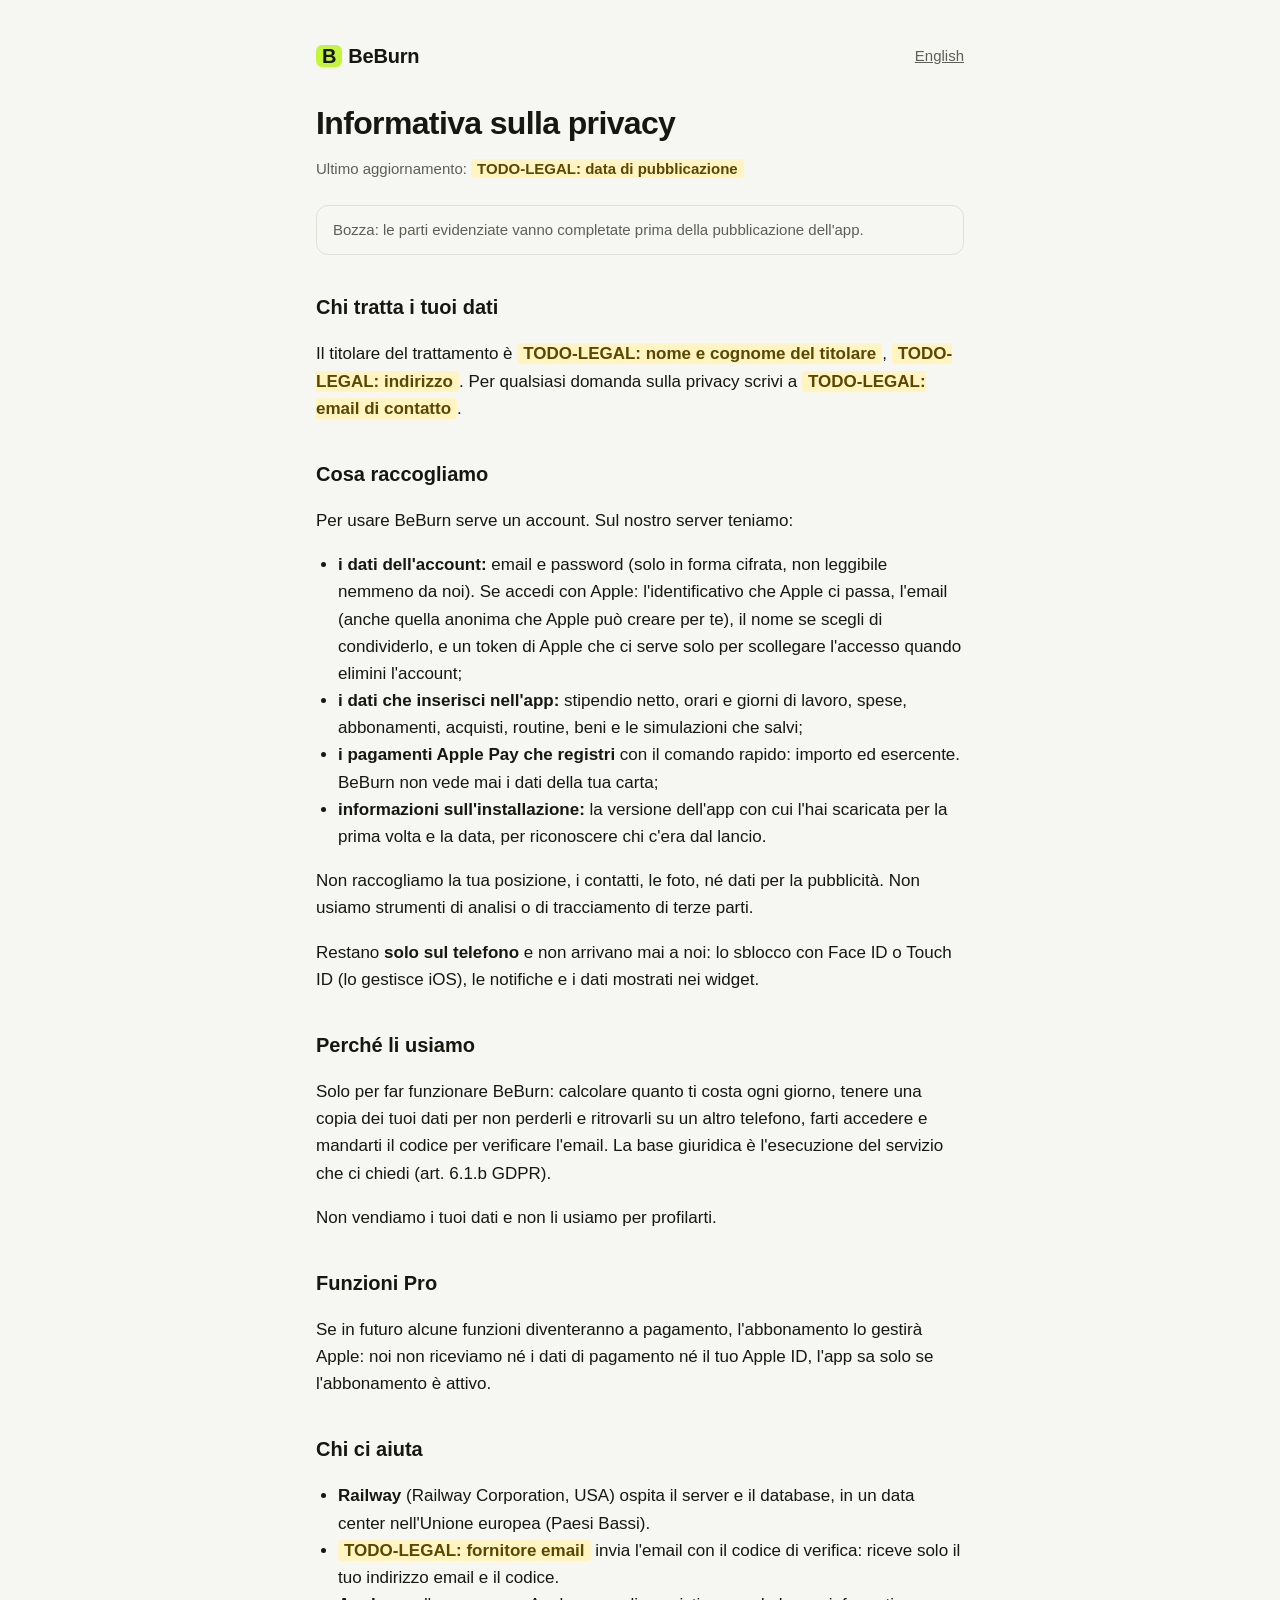
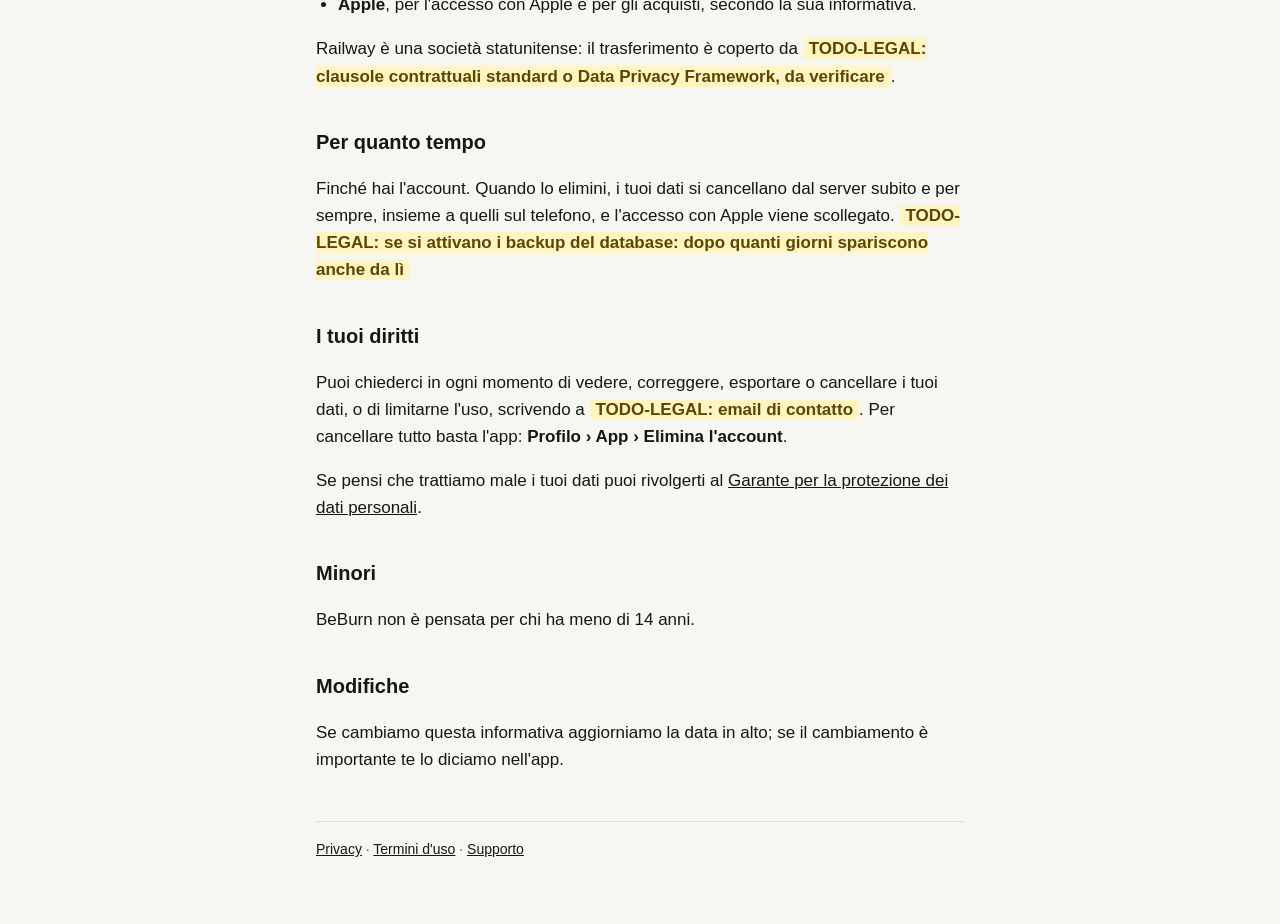
==== privacy/index.html @ 9bebd741 "Pagine legali di BeBurn: privacy, termini e supporto, in italiano e inglese Bozza: le parti TODO-LEG" ====
<!doctype html>
<html lang="it">
<head>
<meta charset="utf-8">
<meta name="viewport" content="width=device-width, initial-scale=1">
<title>Privacy · BeBurn</title>
<meta name="description" content="Informativa sulla privacy di BeBurn.">
<link rel="stylesheet" href="../style.css">
</head>
<body>
<main>
<header>
<a class="brand" href="../"><span>B</span>BeBurn</a>
<a class="lang" href="en/" hreflang="en">English</a>
</header>
<h1>Informativa sulla privacy</h1>
<p class="updated">Ultimo aggiornamento: <span class="todo">TODO-LEGAL: data di pubblicazione</span></p>
<p class="draft">Bozza: le parti evidenziate vanno completate prima della pubblicazione dell'app.</p>
<h2>Chi tratta i tuoi dati</h2>
<p>Il titolare del trattamento è <span class="todo">TODO-LEGAL: nome e cognome del titolare</span>, <span class="todo">TODO-LEGAL: indirizzo</span>. Per qualsiasi domanda sulla privacy scrivi a <span class="todo">TODO-LEGAL: email di contatto</span>.</p>
<h2>Cosa raccogliamo</h2>
<p>Per usare BeBurn serve un account. Sul nostro server teniamo:</p>
<ul>
<li><strong>i dati dell'account:</strong> email e password (solo in forma cifrata, non leggibile nemmeno da noi). Se accedi con Apple: l'identificativo che Apple ci passa, l'email (anche quella anonima che Apple può creare per te), il nome se scegli di condividerlo, e un token di Apple che ci serve solo per scollegare l'accesso quando elimini l'account;</li>
<li><strong>i dati che inserisci nell'app:</strong> stipendio netto, orari e giorni di lavoro, spese, abbonamenti, acquisti, routine, beni e le simulazioni che salvi;</li>
<li><strong>i pagamenti Apple Pay che registri</strong> con il comando rapido: importo ed esercente. BeBurn non vede mai i dati della tua carta;</li>
<li><strong>informazioni sull'installazione:</strong> la versione dell'app con cui l'hai scaricata per la prima volta e la data, per riconoscere chi c'era dal lancio.</li>
</ul>
<p>Non raccogliamo la tua posizione, i contatti, le foto, né dati per la pubblicità. Non usiamo strumenti di analisi o di tracciamento di terze parti.</p>
<p>Restano <strong>solo sul telefono</strong> e non arrivano mai a noi: lo sblocco con Face ID o Touch ID (lo gestisce iOS), le notifiche e i dati mostrati nei widget.</p>
<h2>Perché li usiamo</h2>
<p>Solo per far funzionare BeBurn: calcolare quanto ti costa ogni giorno, tenere una copia dei tuoi dati per non perderli e ritrovarli su un altro telefono, farti accedere e mandarti il codice per verificare l'email. La base giuridica è l'esecuzione del servizio che ci chiedi (art. 6.1.b GDPR).</p>
<p>Non vendiamo i tuoi dati e non li usiamo per profilarti.</p>
<h2>Funzioni Pro</h2>
<p>Se in futuro alcune funzioni diventeranno a pagamento, l'abbonamento lo gestirà Apple: noi non riceviamo né i dati di pagamento né il tuo Apple ID, l'app sa solo se l'abbonamento è attivo.</p>
<h2>Chi ci aiuta</h2>
<ul>
<li><strong>Railway</strong> (Railway Corporation, USA) ospita il server e il database, in un data center nell'Unione europea (Paesi Bassi).</li>
<li><strong><span class="todo">TODO-LEGAL: fornitore email</span></strong> invia l'email con il codice di verifica: riceve solo il tuo indirizzo email e il codice.</li>
<li><strong>Apple</strong>, per l'accesso con Apple e per gli acquisti, secondo la sua informativa.</li>
</ul>
<p>Railway è una società statunitense: il trasferimento è coperto da <span class="todo">TODO-LEGAL: clausole contrattuali standard o Data Privacy Framework, da verificare</span>.</p>
<h2>Per quanto tempo</h2>
<p>Finché hai l'account. Quando lo elimini, i tuoi dati si cancellano dal server subito e per sempre, insieme a quelli sul telefono, e l'accesso con Apple viene scollegato. <span class="todo">TODO-LEGAL: se si attivano i backup del database: dopo quanti giorni spariscono anche da lì</span></p>
<h2>I tuoi diritti</h2>
<p>Puoi chiederci in ogni momento di vedere, correggere, esportare o cancellare i tuoi dati, o di limitarne l'uso, scrivendo a <span class="todo">TODO-LEGAL: email di contatto</span>. Per cancellare tutto basta l'app: <strong>Profilo › App › Elimina l'account</strong>.</p>
<p>Se pensi che trattiamo male i tuoi dati puoi rivolgerti al <a href="https://www.garanteprivacy.it">Garante per la protezione dei dati personali</a>.</p>
<h2>Minori</h2>
<p>BeBurn non è pensata per chi ha meno di 14 anni.</p>
<h2>Modifiche</h2>
<p>Se cambiamo questa informativa aggiorniamo la data in alto; se il cambiamento è importante te lo diciamo nell'app.</p>
<footer><a href="../privacy/">Privacy</a> · <a href="../termini/">Termini d'uso</a> · <a href="../supporto/">Supporto</a></footer>
</main>
</body>
</html>
---- style.css ----
:root {
  --bg: #f6f7f2; --text: #16170f; --muted: #5d5f55; --line: #dfe1d6;
  --accent: #16170f; --mark: #c4f53d; --todo-bg: #fff4c2; --todo-text: #5a4700;
}
@media (prefers-color-scheme: dark) {
  :root:not([data-theme="light"]) {
    --bg: #111210; --text: #f2f3ec; --muted: #a5a79c; --line: #2a2c25;
    --accent: #c4f53d; --mark: #c4f53d; --todo-bg: #3a3310; --todo-text: #ffe68a;
  }
}
* { box-sizing: border-box; }
html { -webkit-text-size-adjust: 100%; }
body {
  margin: 0; background: var(--bg); color: var(--text);
  font: 17px/1.6 -apple-system, BlinkMacSystemFont, "Segoe UI", Roboto, sans-serif;
}
main { max-width: 680px; margin: 0 auto; padding: 40px 16px 64px; }
header { display: flex; align-items: center; justify-content: space-between; gap: 12px; margin-bottom: 32px; }
.brand { font-weight: 800; font-size: 20px; letter-spacing: -0.01em; color: var(--text); text-decoration: none; }
.brand span { background: var(--mark); color: #16170f; padding: 0 6px; border-radius: 6px; margin-right: 6px; }
nav a, .lang { color: var(--muted); font-size: 15px; }
h1 { font-size: 32px; line-height: 1.2; margin: 0 0 8px; letter-spacing: -0.02em; }
h2 { font-size: 20px; margin: 36px 0 8px; }
p, li { color: var(--text); }
.updated { color: var(--muted); font-size: 15px; margin-bottom: 24px; }
a { color: var(--accent); }
ul { padding-left: 22px; }
.todo { background: var(--todo-bg); color: var(--todo-text); padding: 1px 6px; border-radius: 4px; font-weight: 600; }
.draft { border: 1px solid var(--line); border-radius: 12px; padding: 12px 16px; color: var(--muted); font-size: 15px; }
footer { margin-top: 48px; padding-top: 16px; border-top: 1px solid var(--line); color: var(--muted); font-size: 14px; }
.links { display: grid; gap: 12px; margin-top: 24px; }
.links a { display: block; padding: 16px; border: 1px solid var(--line); border-radius: 12px; text-decoration: none; color: var(--text); font-weight: 600; }
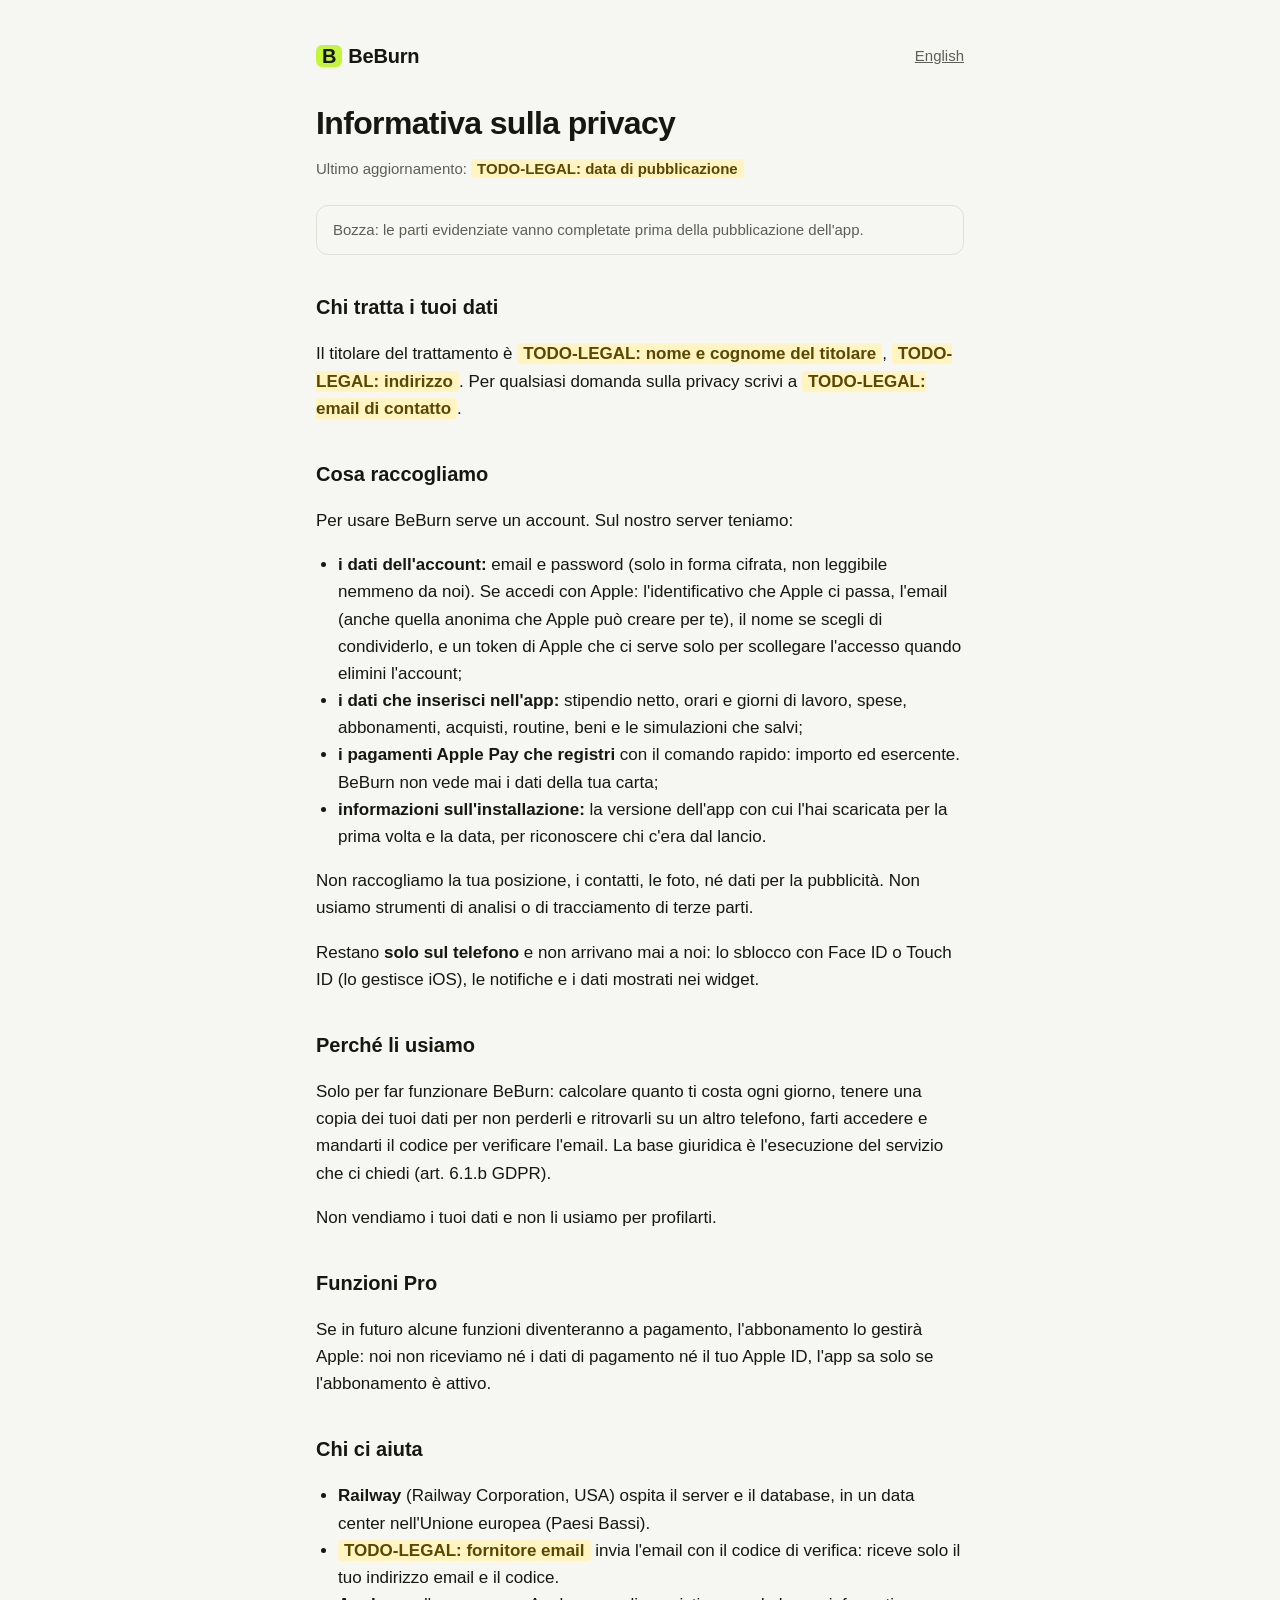
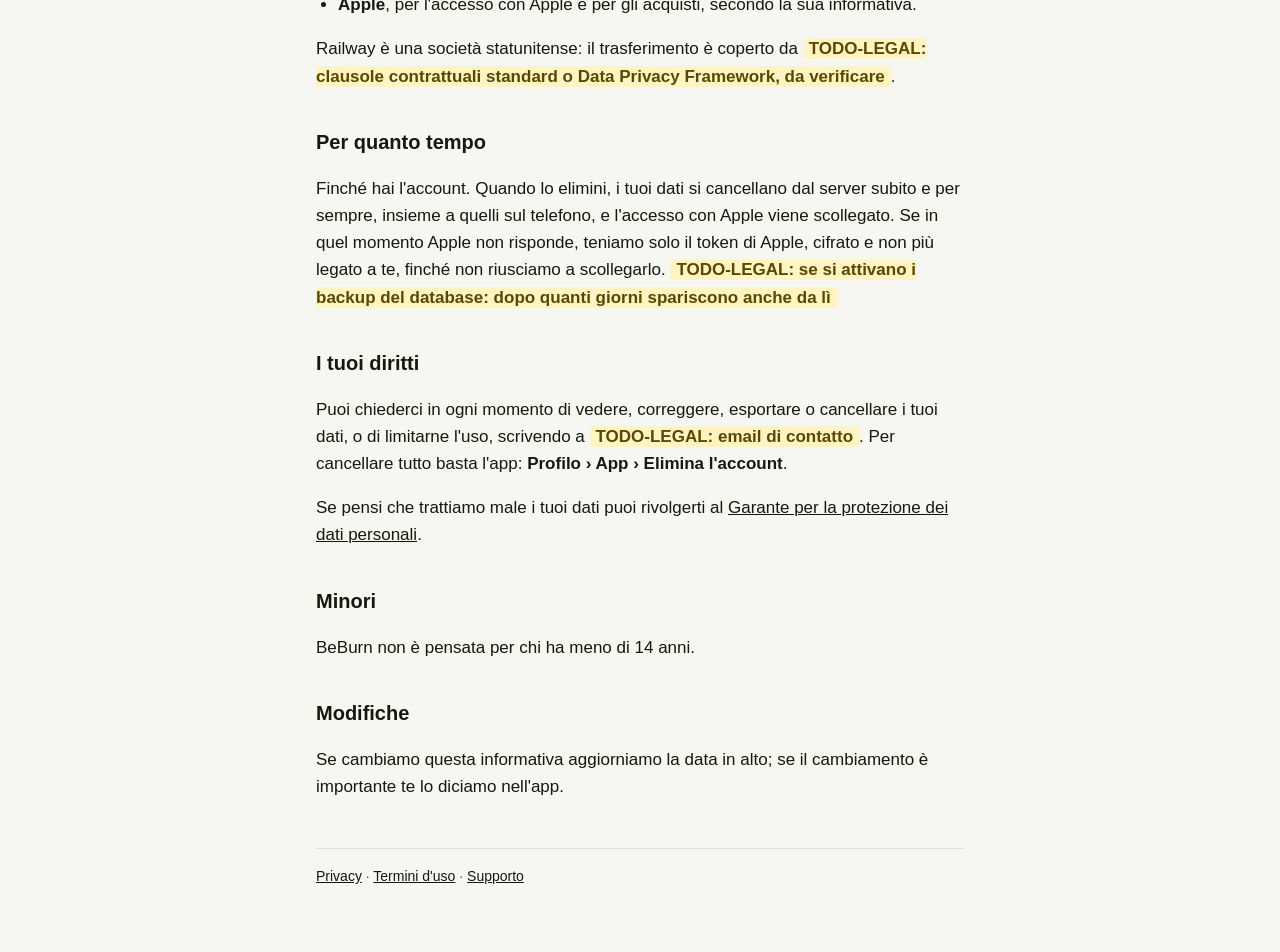
==== commit dafc3017: "Privacy: se Apple non risponde alla cancellazione, resta solo il suo token cifrato finche' non si sc" ====
--- a/privacy/index.html
+++ b/privacy/index.html
@@ -41,7 +41,7 @@
 </ul>
 <p>Railway è una società statunitense: il trasferimento è coperto da <span class="todo">TODO-LEGAL: clausole contrattuali standard o Data Privacy Framework, da verificare</span>.</p>
 <h2>Per quanto tempo</h2>
-<p>Finché hai l'account. Quando lo elimini, i tuoi dati si cancellano dal server subito e per sempre, insieme a quelli sul telefono, e l'accesso con Apple viene scollegato. <span class="todo">TODO-LEGAL: se si attivano i backup del database: dopo quanti giorni spariscono anche da lì</span></p>
+<p>Finché hai l'account. Quando lo elimini, i tuoi dati si cancellano dal server subito e per sempre, insieme a quelli sul telefono, e l'accesso con Apple viene scollegato. Se in quel momento Apple non risponde, teniamo solo il token di Apple, cifrato e non più legato a te, finché non riusciamo a scollegarlo. <span class="todo">TODO-LEGAL: se si attivano i backup del database: dopo quanti giorni spariscono anche da lì</span></p>
 <h2>I tuoi diritti</h2>
 <p>Puoi chiederci in ogni momento di vedere, correggere, esportare o cancellare i tuoi dati, o di limitarne l'uso, scrivendo a <span class="todo">TODO-LEGAL: email di contatto</span>. Per cancellare tutto basta l'app: <strong>Profilo › App › Elimina l'account</strong>.</p>
 <p>Se pensi che trattiamo male i tuoi dati puoi rivolgerti al <a href="https://www.garanteprivacy.it">Garante per la protezione dei dati personali</a>.</p>
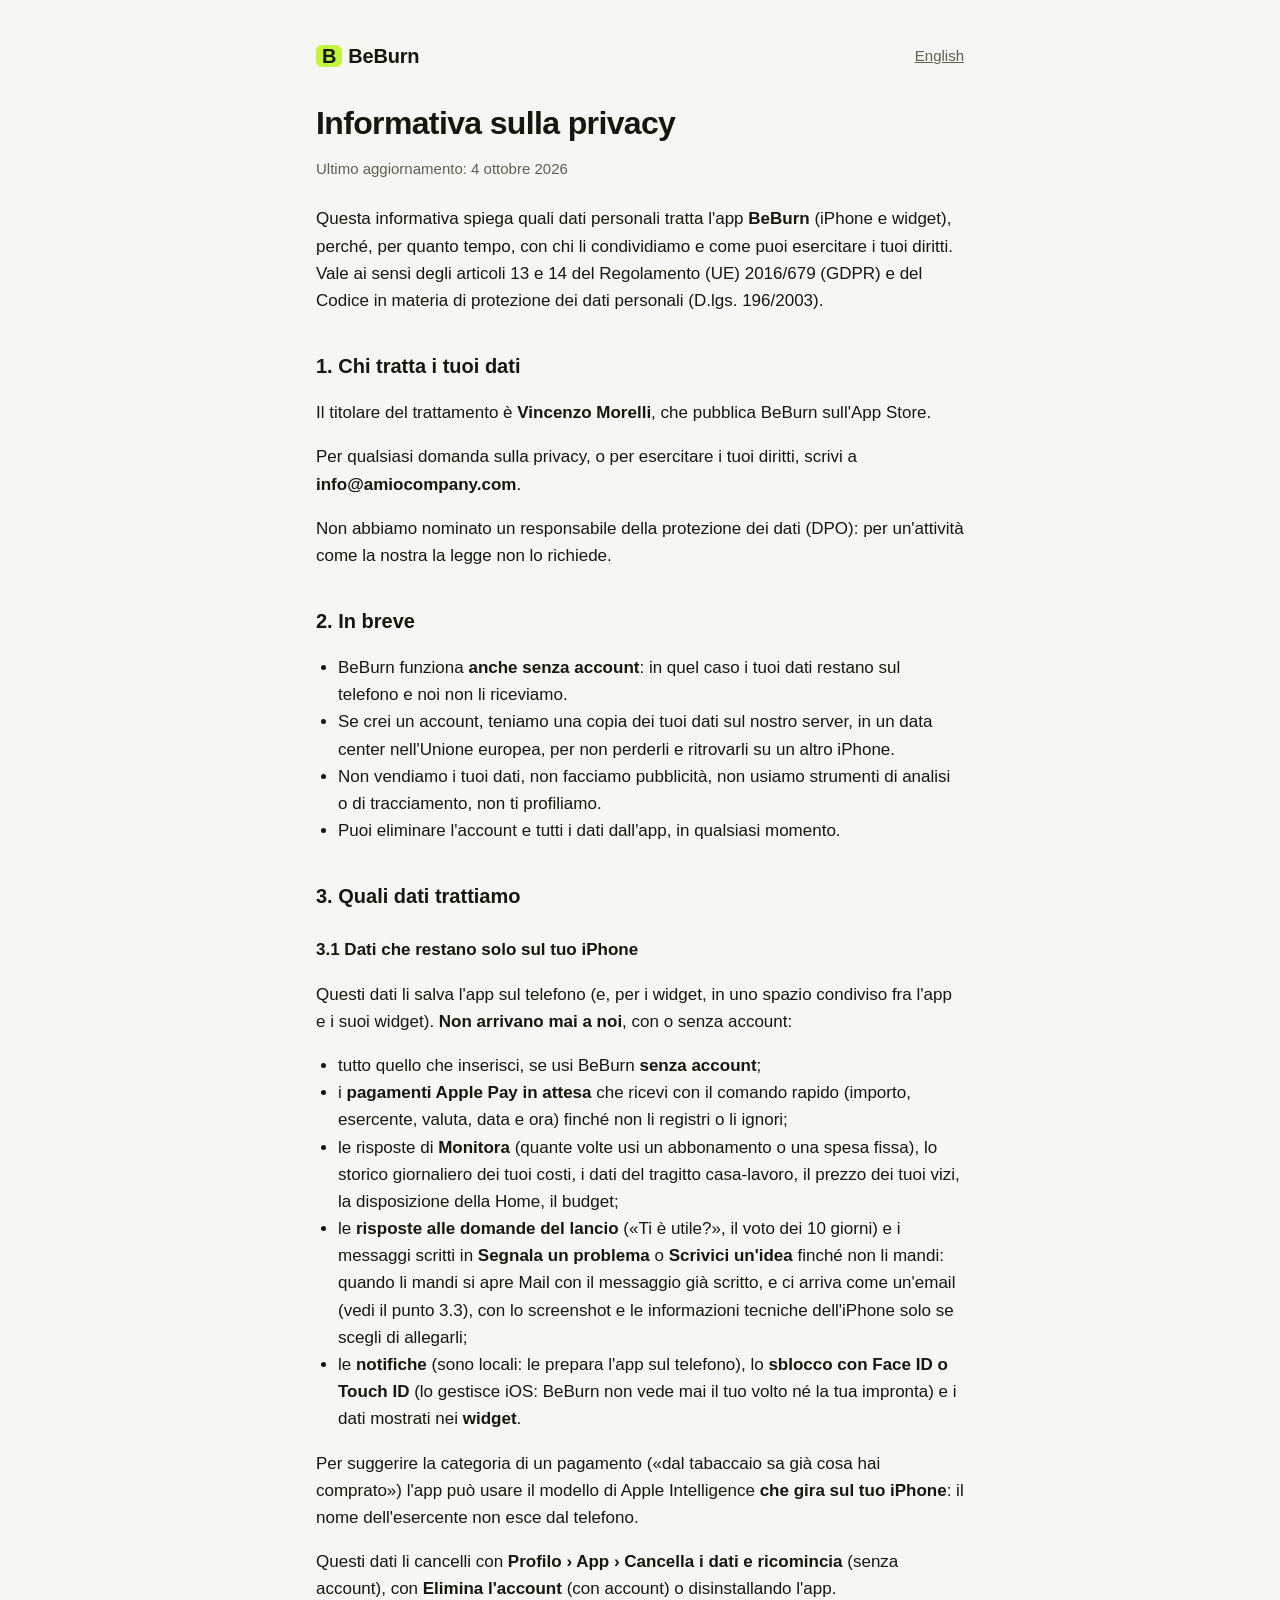
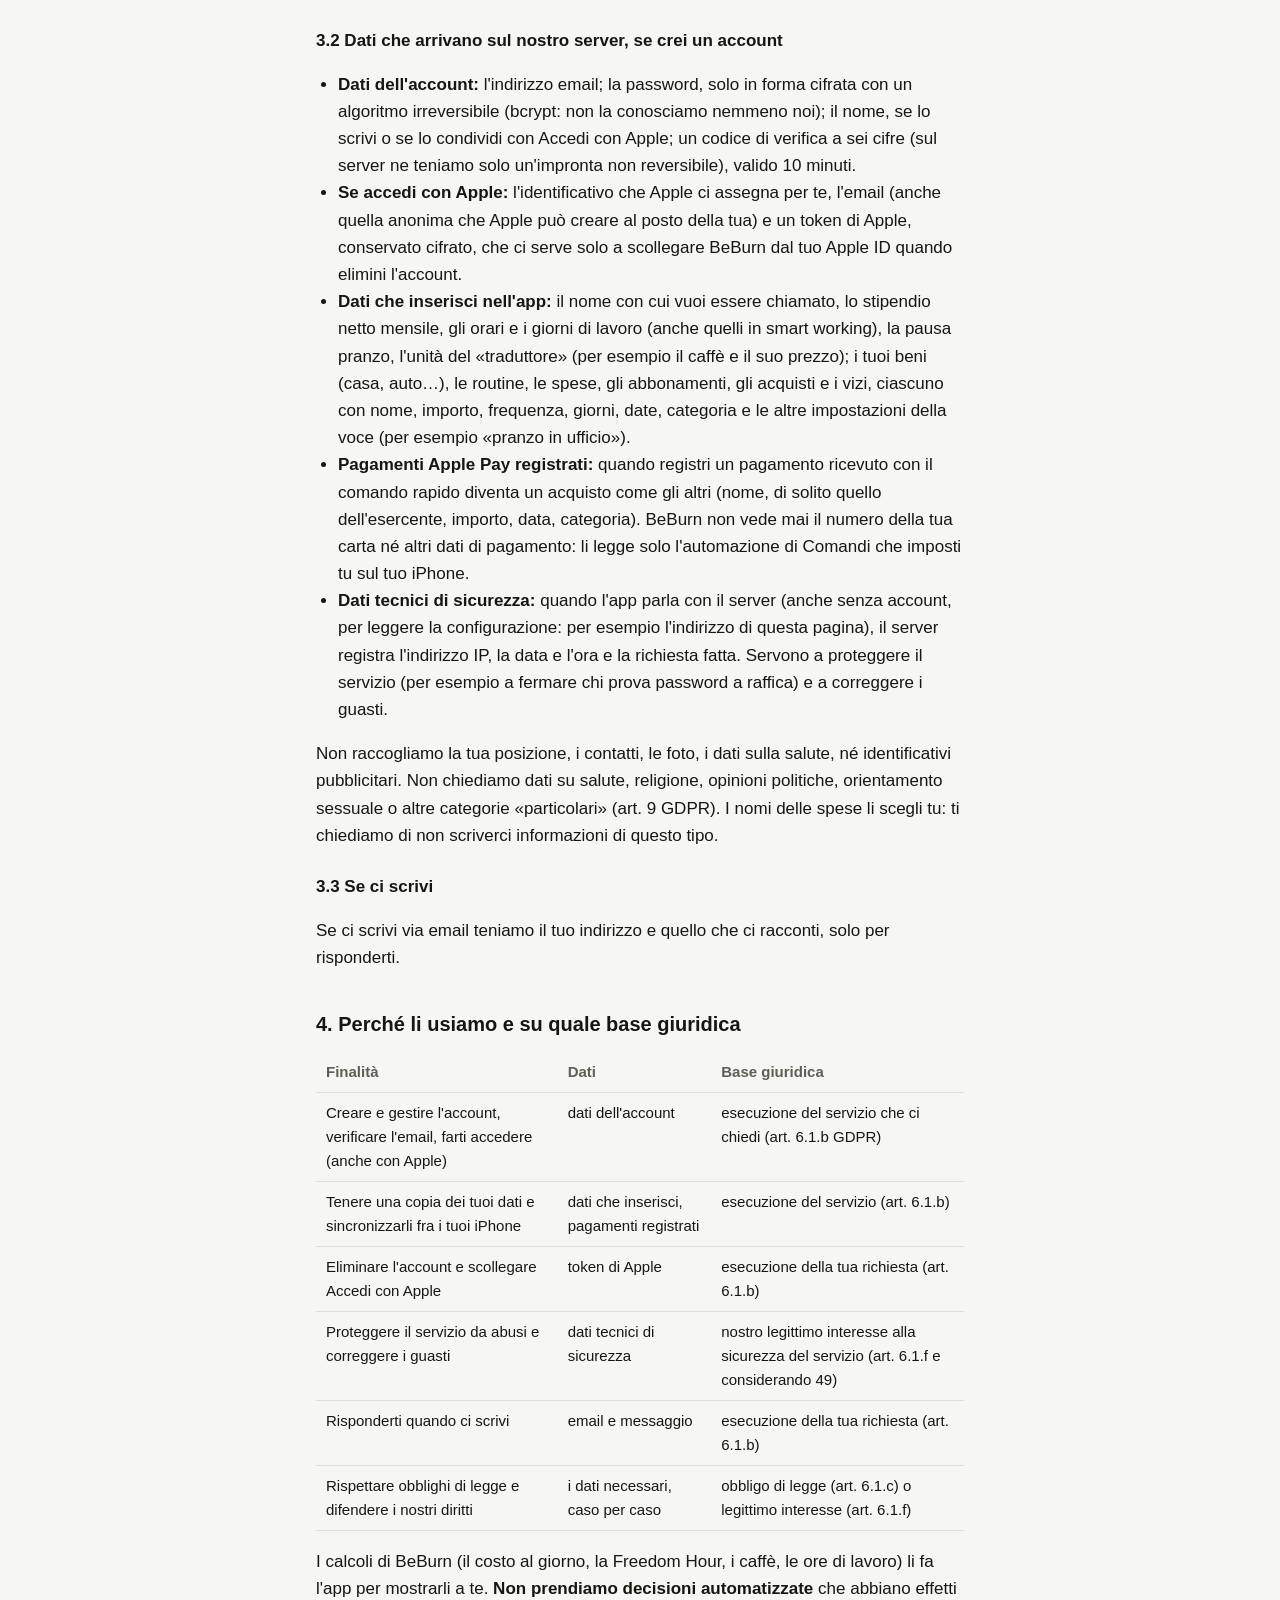
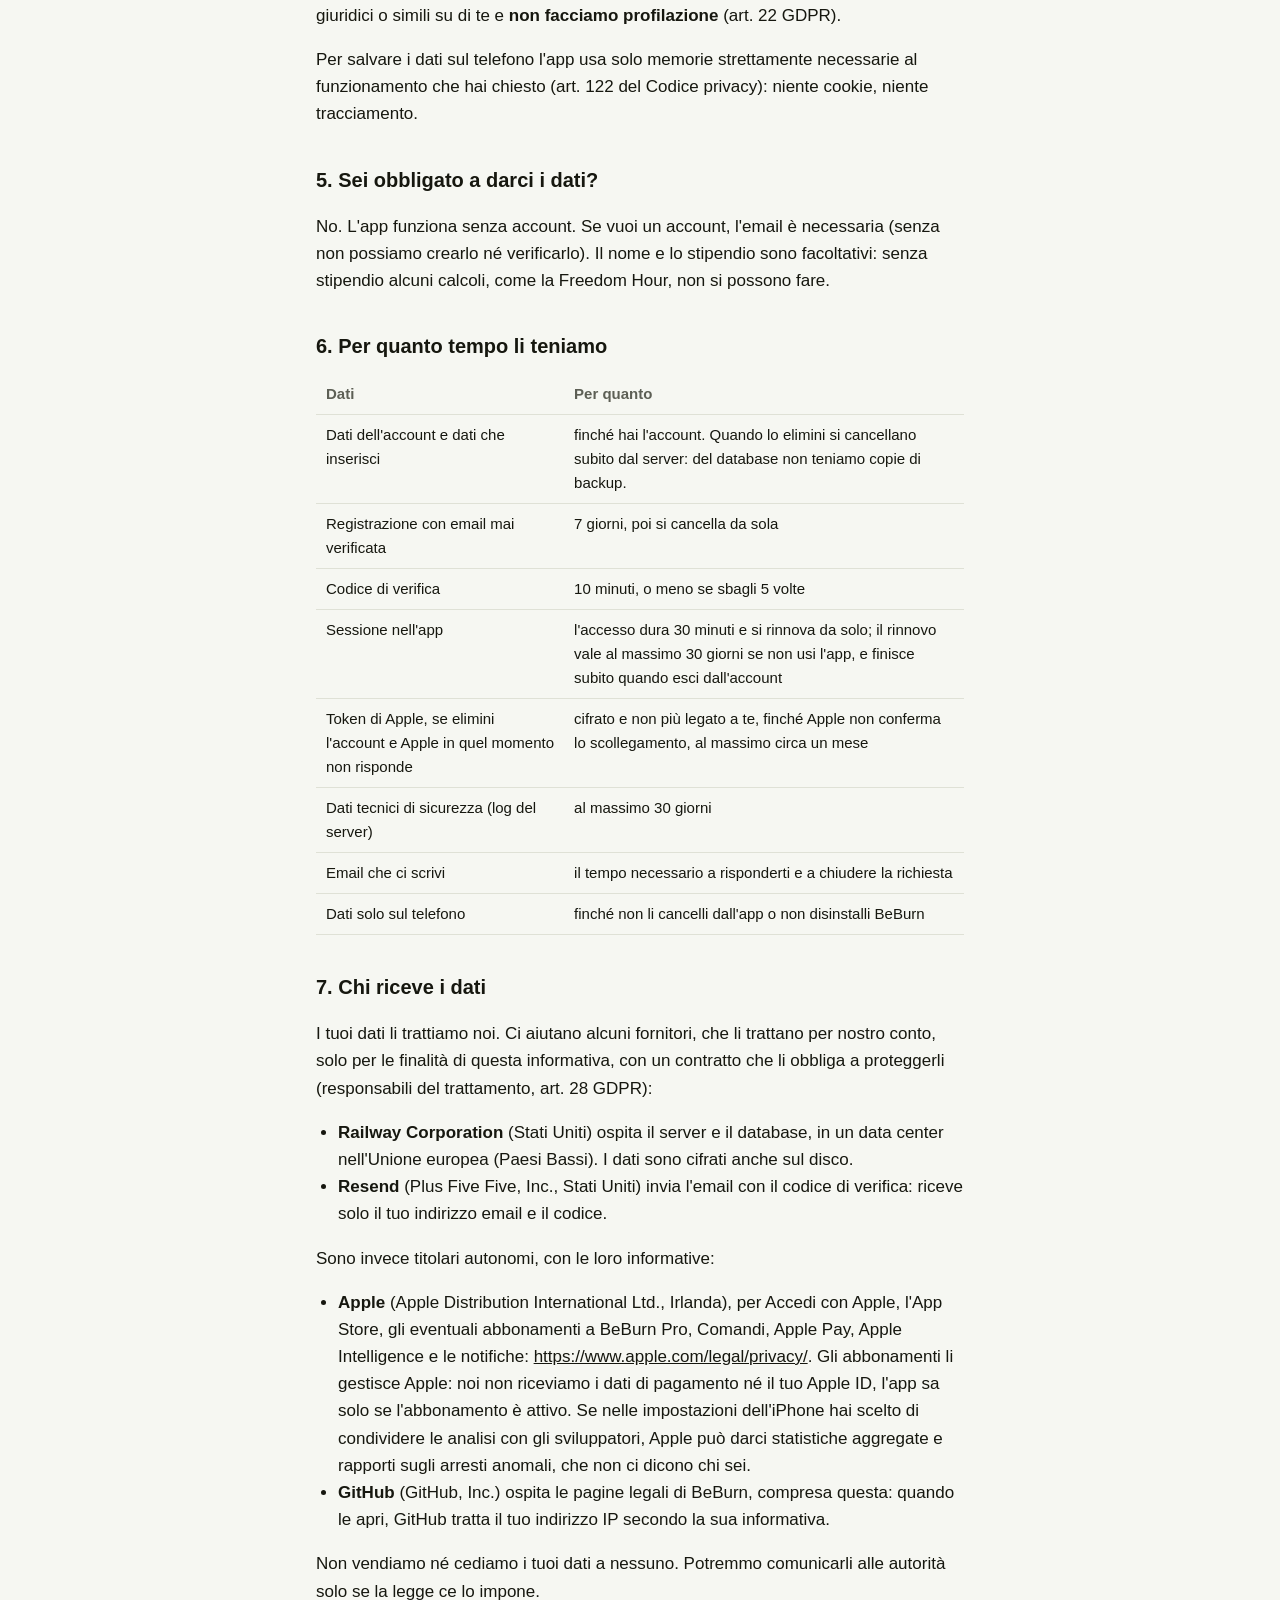
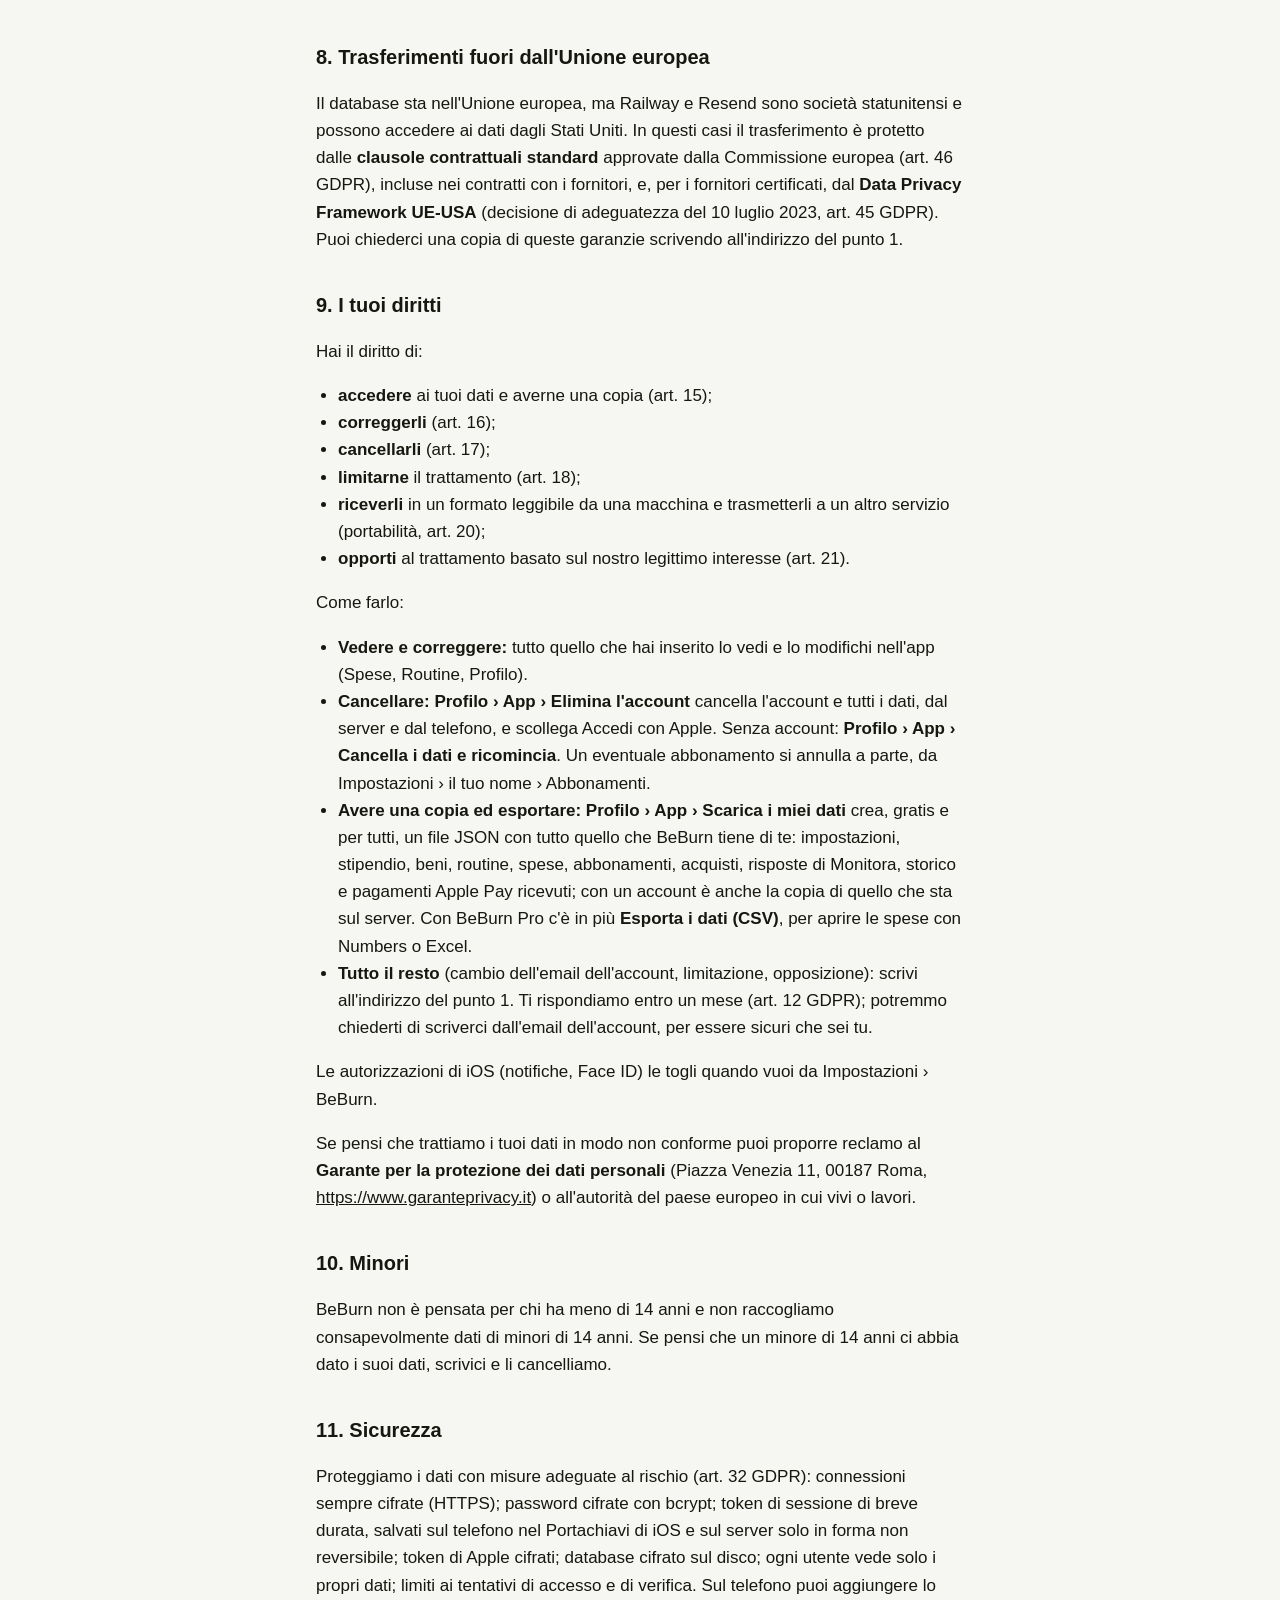
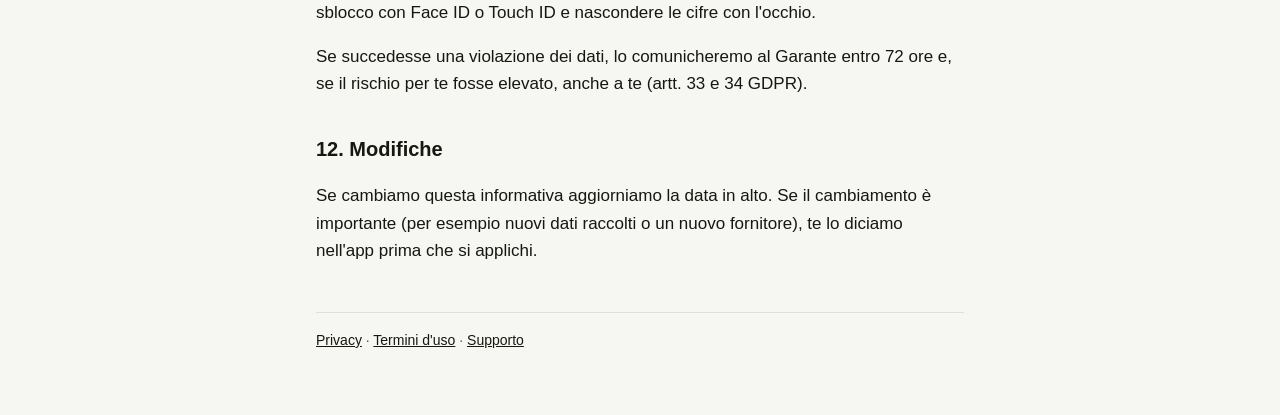
==== commit cac9d867: "Pagine legali complete: privacy nuova, termini riscritti, supporto con le domande frequenti; i testi" ====
--- a/privacy/index.html
+++ b/privacy/index.html
@@ -3,7 +3,7 @@
 <head>
 <meta charset="utf-8">
 <meta name="viewport" content="width=device-width, initial-scale=1">
-<title>Privacy · BeBurn</title>
+<title>Informativa sulla privacy · BeBurn</title>
 <meta name="description" content="Informativa sulla privacy di BeBurn.">
 <link rel="stylesheet" href="../style.css">
 </head>
@@ -14,41 +14,110 @@
 <a class="lang" href="en/" hreflang="en">English</a>
 </header>
 <h1>Informativa sulla privacy</h1>
-<p class="updated">Ultimo aggiornamento: <span class="todo">TODO-LEGAL: data di pubblicazione</span></p>
-<p class="draft">Bozza: le parti evidenziate vanno completate prima della pubblicazione dell'app.</p>
-<h2>Chi tratta i tuoi dati</h2>
-<p>Il titolare del trattamento è <span class="todo">TODO-LEGAL: nome e cognome del titolare</span>, <span class="todo">TODO-LEGAL: indirizzo</span>. Per qualsiasi domanda sulla privacy scrivi a <span class="todo">TODO-LEGAL: email di contatto</span>.</p>
-<h2>Cosa raccogliamo</h2>
-<p>Per usare BeBurn serve un account. Sul nostro server teniamo:</p>
+<p class="updated">Ultimo aggiornamento: 4 ottobre 2026</p>
+<p>Questa informativa spiega quali dati personali tratta l'app <strong>BeBurn</strong> (iPhone e widget), perché, per quanto tempo, con chi li condividiamo e come puoi esercitare i tuoi diritti. Vale ai sensi degli articoli 13 e 14 del Regolamento (UE) 2016/679 (GDPR) e del Codice in materia di protezione dei dati personali (D.lgs. 196/2003).</p>
+<h2>1. Chi tratta i tuoi dati</h2>
+<p>Il titolare del trattamento è <strong>Vincenzo Morelli</strong>, che pubblica BeBurn sull'App Store.</p>
+<p>Per qualsiasi domanda sulla privacy, o per esercitare i tuoi diritti, scrivi a <strong>info@amiocompany.com</strong>.</p>
+<p>Non abbiamo nominato un responsabile della protezione dei dati (DPO): per un'attività come la nostra la legge non lo richiede.</p>
+<h2>2. In breve</h2>
 <ul>
-<li><strong>i dati dell'account:</strong> email e password (solo in forma cifrata, non leggibile nemmeno da noi). Se accedi con Apple: l'identificativo che Apple ci passa, l'email (anche quella anonima che Apple può creare per te), il nome se scegli di condividerlo, e un token di Apple che ci serve solo per scollegare l'accesso quando elimini l'account;</li>
-<li><strong>i dati che inserisci nell'app:</strong> stipendio netto, orari e giorni di lavoro, spese, abbonamenti, acquisti, routine, beni e le simulazioni che salvi;</li>
-<li><strong>i pagamenti Apple Pay che registri</strong> con il comando rapido: importo ed esercente. BeBurn non vede mai i dati della tua carta;</li>
-<li><strong>informazioni sull'installazione:</strong> la versione dell'app con cui l'hai scaricata per la prima volta e la data, per riconoscere chi c'era dal lancio.</li>
+<li>BeBurn funziona <strong>anche senza account</strong>: in quel caso i tuoi dati restano sul telefono e noi non li riceviamo.</li>
+<li>Se crei un account, teniamo una copia dei tuoi dati sul nostro server, in un data center nell'Unione europea, per non perderli e ritrovarli su un altro iPhone.</li>
+<li>Non vendiamo i tuoi dati, non facciamo pubblicità, non usiamo strumenti di analisi o di tracciamento, non ti profiliamo.</li>
+<li>Puoi eliminare l'account e tutti i dati dall'app, in qualsiasi momento.</li>
 </ul>
-<p>Non raccogliamo la tua posizione, i contatti, le foto, né dati per la pubblicità. Non usiamo strumenti di analisi o di tracciamento di terze parti.</p>
-<p>Restano <strong>solo sul telefono</strong> e non arrivano mai a noi: lo sblocco con Face ID o Touch ID (lo gestisce iOS), le notifiche e i dati mostrati nei widget.</p>
-<h2>Perché li usiamo</h2>
-<p>Solo per far funzionare BeBurn: calcolare quanto ti costa ogni giorno, tenere una copia dei tuoi dati per non perderli e ritrovarli su un altro telefono, farti accedere e mandarti il codice per verificare l'email. La base giuridica è l'esecuzione del servizio che ci chiedi (art. 6.1.b GDPR).</p>
-<p>Non vendiamo i tuoi dati e non li usiamo per profilarti.</p>
-<h2>Funzioni Pro</h2>
-<p>Se in futuro alcune funzioni diventeranno a pagamento, l'abbonamento lo gestirà Apple: noi non riceviamo né i dati di pagamento né il tuo Apple ID, l'app sa solo se l'abbonamento è attivo.</p>
-<h2>Chi ci aiuta</h2>
+<h2>3. Quali dati trattiamo</h2>
+<h3>3.1 Dati che restano solo sul tuo iPhone</h3>
+<p>Questi dati li salva l'app sul telefono (e, per i widget, in uno spazio condiviso fra l'app e i suoi widget). <strong>Non arrivano mai a noi</strong>, con o senza account:</p>
 <ul>
-<li><strong>Railway</strong> (Railway Corporation, USA) ospita il server e il database, in un data center nell'Unione europea (Paesi Bassi).</li>
-<li><strong><span class="todo">TODO-LEGAL: fornitore email</span></strong> invia l'email con il codice di verifica: riceve solo il tuo indirizzo email e il codice.</li>
-<li><strong>Apple</strong>, per l'accesso con Apple e per gli acquisti, secondo la sua informativa.</li>
+<li>tutto quello che inserisci, se usi BeBurn <strong>senza account</strong>;</li>
+<li>i <strong>pagamenti Apple Pay in attesa</strong> che ricevi con il comando rapido (importo, esercente, valuta, data e ora) finché non li registri o li ignori;</li>
+<li>le risposte di <strong>Monitora</strong> (quante volte usi un abbonamento o una spesa fissa), lo storico giornaliero dei tuoi costi, i dati del tragitto casa-lavoro, il prezzo dei tuoi vizi, la disposizione della Home, il budget;</li>
+<li>le <strong>risposte alle domande del lancio</strong> («Ti è utile?», il voto dei 10 giorni) e i messaggi scritti in <strong>Segnala un problema</strong> o <strong>Scrivici un'idea</strong> finché non li mandi: quando li mandi si apre Mail con il messaggio già scritto, e ci arriva come un'email (vedi il punto 3.3), con lo screenshot e le informazioni tecniche dell'iPhone solo se scegli di allegarli;</li>
+<li>le <strong>notifiche</strong> (sono locali: le prepara l'app sul telefono), lo <strong>sblocco con Face ID o Touch ID</strong> (lo gestisce iOS: BeBurn non vede mai il tuo volto né la tua impronta) e i dati mostrati nei <strong>widget</strong>.</li>
 </ul>
-<p>Railway è una società statunitense: il trasferimento è coperto da <span class="todo">TODO-LEGAL: clausole contrattuali standard o Data Privacy Framework, da verificare</span>.</p>
-<h2>Per quanto tempo</h2>
-<p>Finché hai l'account. Quando lo elimini, i tuoi dati si cancellano dal server subito e per sempre, insieme a quelli sul telefono, e l'accesso con Apple viene scollegato. Se in quel momento Apple non risponde, teniamo solo il token di Apple, cifrato e non più legato a te, finché non riusciamo a scollegarlo. <span class="todo">TODO-LEGAL: se si attivano i backup del database: dopo quanti giorni spariscono anche da lì</span></p>
-<h2>I tuoi diritti</h2>
-<p>Puoi chiederci in ogni momento di vedere, correggere, esportare o cancellare i tuoi dati, o di limitarne l'uso, scrivendo a <span class="todo">TODO-LEGAL: email di contatto</span>. Per cancellare tutto basta l'app: <strong>Profilo › App › Elimina l'account</strong>.</p>
-<p>Se pensi che trattiamo male i tuoi dati puoi rivolgerti al <a href="https://www.garanteprivacy.it">Garante per la protezione dei dati personali</a>.</p>
-<h2>Minori</h2>
-<p>BeBurn non è pensata per chi ha meno di 14 anni.</p>
-<h2>Modifiche</h2>
-<p>Se cambiamo questa informativa aggiorniamo la data in alto; se il cambiamento è importante te lo diciamo nell'app.</p>
+<p>Per suggerire la categoria di un pagamento («dal tabaccaio sa già cosa hai comprato») l'app può usare il modello di Apple Intelligence <strong>che gira sul tuo iPhone</strong>: il nome dell'esercente non esce dal telefono.</p>
+<p>Questi dati li cancelli con <strong>Profilo › App › Cancella i dati e ricomincia</strong> (senza account), con <strong>Elimina l'account</strong> (con account) o disinstallando l'app.</p>
+<h3>3.2 Dati che arrivano sul nostro server, se crei un account</h3>
+<ul>
+<li><strong>Dati dell'account:</strong> l'indirizzo email; la password, solo in forma cifrata con un algoritmo irreversibile (bcrypt: non la conosciamo nemmeno noi); il nome, se lo scrivi o se lo condividi con Accedi con Apple; un codice di verifica a sei cifre (sul server ne teniamo solo un'impronta non reversibile), valido 10 minuti.</li>
+<li><strong>Se accedi con Apple:</strong> l'identificativo che Apple ci assegna per te, l'email (anche quella anonima che Apple può creare al posto della tua) e un token di Apple, conservato cifrato, che ci serve solo a scollegare BeBurn dal tuo Apple ID quando elimini l'account.</li>
+<li><strong>Dati che inserisci nell'app:</strong> il nome con cui vuoi essere chiamato, lo stipendio netto mensile, gli orari e i giorni di lavoro (anche quelli in smart working), la pausa pranzo, l'unità del «traduttore» (per esempio il caffè e il suo prezzo); i tuoi beni (casa, auto…), le routine, le spese, gli abbonamenti, gli acquisti e i vizi, ciascuno con nome, importo, frequenza, giorni, date, categoria e le altre impostazioni della voce (per esempio «pranzo in ufficio»).</li>
+<li><strong>Pagamenti Apple Pay registrati:</strong> quando registri un pagamento ricevuto con il comando rapido diventa un acquisto come gli altri (nome, di solito quello dell'esercente, importo, data, categoria). BeBurn non vede mai il numero della tua carta né altri dati di pagamento: li legge solo l'automazione di Comandi che imposti tu sul tuo iPhone.</li>
+<li><strong>Dati tecnici di sicurezza:</strong> quando l'app parla con il server (anche senza account, per leggere la configurazione: per esempio l'indirizzo di questa pagina), il server registra l'indirizzo IP, la data e l'ora e la richiesta fatta. Servono a proteggere il servizio (per esempio a fermare chi prova password a raffica) e a correggere i guasti.</li>
+</ul>
+<p>Non raccogliamo la tua posizione, i contatti, le foto, i dati sulla salute, né identificativi pubblicitari. Non chiediamo dati su salute, religione, opinioni politiche, orientamento sessuale o altre categorie «particolari» (art. 9 GDPR). I nomi delle spese li scegli tu: ti chiediamo di non scriverci informazioni di questo tipo.</p>
+<h3>3.3 Se ci scrivi</h3>
+<p>Se ci scrivi via email teniamo il tuo indirizzo e quello che ci racconti, solo per risponderti.</p>
+<h2>4. Perché li usiamo e su quale base giuridica</h2>
+<div class="table"><table>
+<thead><tr><th>Finalità</th><th>Dati</th><th>Base giuridica</th></tr></thead>
+<tbody>
+<tr><td>Creare e gestire l'account, verificare l'email, farti accedere (anche con Apple)</td><td>dati dell'account</td><td>esecuzione del servizio che ci chiedi (art. 6.1.b GDPR)</td></tr>
+<tr><td>Tenere una copia dei tuoi dati e sincronizzarli fra i tuoi iPhone</td><td>dati che inserisci, pagamenti registrati</td><td>esecuzione del servizio (art. 6.1.b)</td></tr>
+<tr><td>Eliminare l'account e scollegare Accedi con Apple</td><td>token di Apple</td><td>esecuzione della tua richiesta (art. 6.1.b)</td></tr>
+<tr><td>Proteggere il servizio da abusi e correggere i guasti</td><td>dati tecnici di sicurezza</td><td>nostro legittimo interesse alla sicurezza del servizio (art. 6.1.f e considerando 49)</td></tr>
+<tr><td>Risponderti quando ci scrivi</td><td>email e messaggio</td><td>esecuzione della tua richiesta (art. 6.1.b)</td></tr>
+<tr><td>Rispettare obblighi di legge e difendere i nostri diritti</td><td>i dati necessari, caso per caso</td><td>obbligo di legge (art. 6.1.c) o legittimo interesse (art. 6.1.f)</td></tr>
+</tbody></table></div>
+<p>I calcoli di BeBurn (il costo al giorno, la Freedom Hour, i caffè, le ore di lavoro) li fa l'app per mostrarli a te. <strong>Non prendiamo decisioni automatizzate</strong> che abbiano effetti giuridici o simili su di te e <strong>non facciamo profilazione</strong> (art. 22 GDPR).</p>
+<p>Per salvare i dati sul telefono l'app usa solo memorie strettamente necessarie al funzionamento che hai chiesto (art. 122 del Codice privacy): niente cookie, niente tracciamento.</p>
+<h2>5. Sei obbligato a darci i dati?</h2>
+<p>No. L'app funziona senza account. Se vuoi un account, l'email è necessaria (senza non possiamo crearlo né verificarlo). Il nome e lo stipendio sono facoltativi: senza stipendio alcuni calcoli, come la Freedom Hour, non si possono fare.</p>
+<h2>6. Per quanto tempo li teniamo</h2>
+<div class="table"><table>
+<thead><tr><th>Dati</th><th>Per quanto</th></tr></thead>
+<tbody>
+<tr><td>Dati dell'account e dati che inserisci</td><td>finché hai l'account. Quando lo elimini si cancellano subito dal server: del database non teniamo copie di backup.</td></tr>
+<tr><td>Registrazione con email mai verificata</td><td>7 giorni, poi si cancella da sola</td></tr>
+<tr><td>Codice di verifica</td><td>10 minuti, o meno se sbagli 5 volte</td></tr>
+<tr><td>Sessione nell'app</td><td>l'accesso dura 30 minuti e si rinnova da solo; il rinnovo vale al massimo 30 giorni se non usi l'app, e finisce subito quando esci dall'account</td></tr>
+<tr><td>Token di Apple, se elimini l'account e Apple in quel momento non risponde</td><td>cifrato e non più legato a te, finché Apple non conferma lo scollegamento, al massimo circa un mese</td></tr>
+<tr><td>Dati tecnici di sicurezza (log del server)</td><td>al massimo 30 giorni</td></tr>
+<tr><td>Email che ci scrivi</td><td>il tempo necessario a risponderti e a chiudere la richiesta</td></tr>
+<tr><td>Dati solo sul telefono</td><td>finché non li cancelli dall'app o non disinstalli BeBurn</td></tr>
+</tbody></table></div>
+<h2>7. Chi riceve i dati</h2>
+<p>I tuoi dati li trattiamo noi. Ci aiutano alcuni fornitori, che li trattano per nostro conto, solo per le finalità di questa informativa, con un contratto che li obbliga a proteggerli (responsabili del trattamento, art. 28 GDPR):</p>
+<ul>
+<li><strong>Railway Corporation</strong> (Stati Uniti) ospita il server e il database, in un data center nell'Unione europea (Paesi Bassi). I dati sono cifrati anche sul disco.</li>
+<li><strong>Resend</strong> (Plus Five Five, Inc., Stati Uniti) invia l'email con il codice di verifica: riceve solo il tuo indirizzo email e il codice.</li>
+</ul>
+<p>Sono invece titolari autonomi, con le loro informative:</p>
+<ul>
+<li><strong>Apple</strong> (Apple Distribution International Ltd., Irlanda), per Accedi con Apple, l'App Store, gli eventuali abbonamenti a BeBurn Pro, Comandi, Apple Pay, Apple Intelligence e le notifiche: <a href="https://www.apple.com/legal/privacy/">https://www.apple.com/legal/privacy/</a>. Gli abbonamenti li gestisce Apple: noi non riceviamo i dati di pagamento né il tuo Apple ID, l'app sa solo se l'abbonamento è attivo. Se nelle impostazioni dell'iPhone hai scelto di condividere le analisi con gli sviluppatori, Apple può darci statistiche aggregate e rapporti sugli arresti anomali, che non ci dicono chi sei.</li>
+<li><strong>GitHub</strong> (GitHub, Inc.) ospita le pagine legali di BeBurn, compresa questa: quando le apri, GitHub tratta il tuo indirizzo IP secondo la sua informativa.</li>
+</ul>
+<p>Non vendiamo né cediamo i tuoi dati a nessuno. Potremmo comunicarli alle autorità solo se la legge ce lo impone.</p>
+<h2>8. Trasferimenti fuori dall'Unione europea</h2>
+<p>Il database sta nell'Unione europea, ma Railway e Resend sono società statunitensi e possono accedere ai dati dagli Stati Uniti. In questi casi il trasferimento è protetto dalle <strong>clausole contrattuali standard</strong> approvate dalla Commissione europea (art. 46 GDPR), incluse nei contratti con i fornitori, e, per i fornitori certificati, dal <strong>Data Privacy Framework UE-USA</strong> (decisione di adeguatezza del 10 luglio 2023, art. 45 GDPR). Puoi chiederci una copia di queste garanzie scrivendo all'indirizzo del punto 1.</p>
+<h2>9. I tuoi diritti</h2>
+<p>Hai il diritto di:</p>
+<ul>
+<li><strong>accedere</strong> ai tuoi dati e averne una copia (art. 15);</li>
+<li><strong>correggerli</strong> (art. 16);</li>
+<li><strong>cancellarli</strong> (art. 17);</li>
+<li><strong>limitarne</strong> il trattamento (art. 18);</li>
+<li><strong>riceverli</strong> in un formato leggibile da una macchina e trasmetterli a un altro servizio (portabilità, art. 20);</li>
+<li><strong>opporti</strong> al trattamento basato sul nostro legittimo interesse (art. 21).</li>
+</ul>
+<p>Come farlo:</p>
+<ul>
+<li><strong>Vedere e correggere:</strong> tutto quello che hai inserito lo vedi e lo modifichi nell'app (Spese, Routine, Profilo).</li>
+<li><strong>Cancellare:</strong> <strong>Profilo › App › Elimina l'account</strong> cancella l'account e tutti i dati, dal server e dal telefono, e scollega Accedi con Apple. Senza account: <strong>Profilo › App › Cancella i dati e ricomincia</strong>. Un eventuale abbonamento si annulla a parte, da Impostazioni › il tuo nome › Abbonamenti.</li>
+<li><strong>Avere una copia ed esportare:</strong> <strong>Profilo › App › Scarica i miei dati</strong> crea, gratis e per tutti, un file JSON con tutto quello che BeBurn tiene di te: impostazioni, stipendio, beni, routine, spese, abbonamenti, acquisti, risposte di Monitora, storico e pagamenti Apple Pay ricevuti; con un account è anche la copia di quello che sta sul server. Con BeBurn Pro c'è in più <strong>Esporta i dati (CSV)</strong>, per aprire le spese con Numbers o Excel.</li>
+<li><strong>Tutto il resto</strong> (cambio dell'email dell'account, limitazione, opposizione): scrivi all'indirizzo del punto 1. Ti rispondiamo entro un mese (art. 12 GDPR); potremmo chiederti di scriverci dall'email dell'account, per essere sicuri che sei tu.</li>
+</ul>
+<p>Le autorizzazioni di iOS (notifiche, Face ID) le togli quando vuoi da Impostazioni › BeBurn.</p>
+<p>Se pensi che trattiamo i tuoi dati in modo non conforme puoi proporre reclamo al <strong>Garante per la protezione dei dati personali</strong> (Piazza Venezia 11, 00187 Roma, <a href="https://www.garanteprivacy.it">https://www.garanteprivacy.it</a>) o all'autorità del paese europeo in cui vivi o lavori.</p>
+<h2>10. Minori</h2>
+<p>BeBurn non è pensata per chi ha meno di 14 anni e non raccogliamo consapevolmente dati di minori di 14 anni. Se pensi che un minore di 14 anni ci abbia dato i suoi dati, scrivici e li cancelliamo.</p>
+<h2>11. Sicurezza</h2>
+<p>Proteggiamo i dati con misure adeguate al rischio (art. 32 GDPR): connessioni sempre cifrate (HTTPS); password cifrate con bcrypt; token di sessione di breve durata, salvati sul telefono nel Portachiavi di iOS e sul server solo in forma non reversibile; token di Apple cifrati; database cifrato sul disco; ogni utente vede solo i propri dati; limiti ai tentativi di accesso e di verifica. Sul telefono puoi aggiungere lo sblocco con Face ID o Touch ID e nascondere le cifre con l'occhio.</p>
+<p>Se succedesse una violazione dei dati, lo comunicheremo al Garante entro 72 ore e, se il rischio per te fosse elevato, anche a te (artt. 33 e 34 GDPR).</p>
+<h2>12. Modifiche</h2>
+<p>Se cambiamo questa informativa aggiorniamo la data in alto. Se il cambiamento è importante (per esempio nuovi dati raccolti o un nuovo fornitore), te lo diciamo nell'app prima che si applichi.</p>
 <footer><a href="../privacy/">Privacy</a> · <a href="../termini/">Termini d'uso</a> · <a href="../supporto/">Supporto</a></footer>
 </main>
 </body>
--- a/style.css
+++ b/style.css
@@ -30,3 +30,9 @@
 footer { margin-top: 48px; padding-top: 16px; border-top: 1px solid var(--line); color: var(--muted); font-size: 14px; }
 .links { display: grid; gap: 12px; margin-top: 24px; }
 .links a { display: block; padding: 16px; border: 1px solid var(--line); border-radius: 12px; text-decoration: none; color: var(--text); font-weight: 600; }
+h3 { font-size: 17px; margin: 24px 0 4px; }
+code { font: 15px ui-monospace, SFMono-Regular, Menlo, monospace; }
+.table { overflow-x: auto; margin: 12px 0; }
+table { border-collapse: collapse; width: 100%; font-size: 15px; }
+th, td { text-align: left; vertical-align: top; padding: 8px 10px; border-bottom: 1px solid var(--line); }
+th { color: var(--muted); font-weight: 600; }
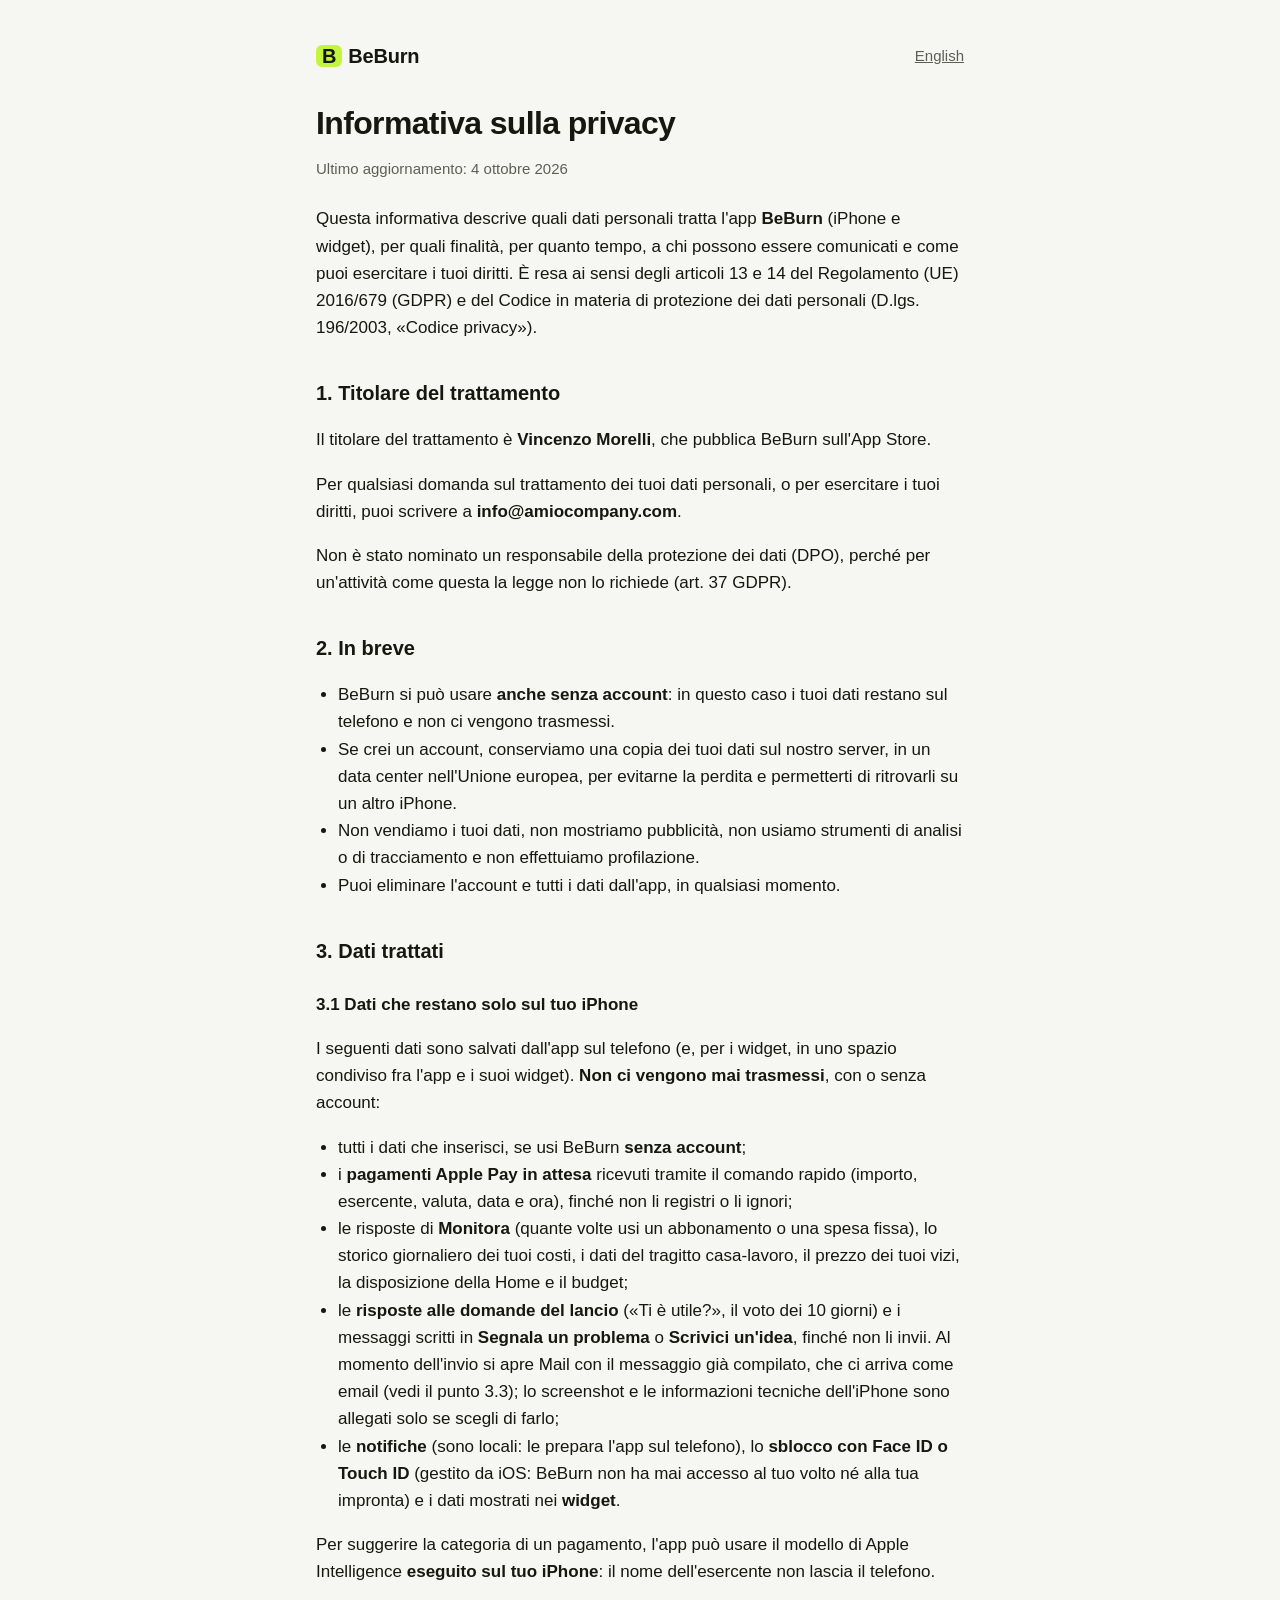
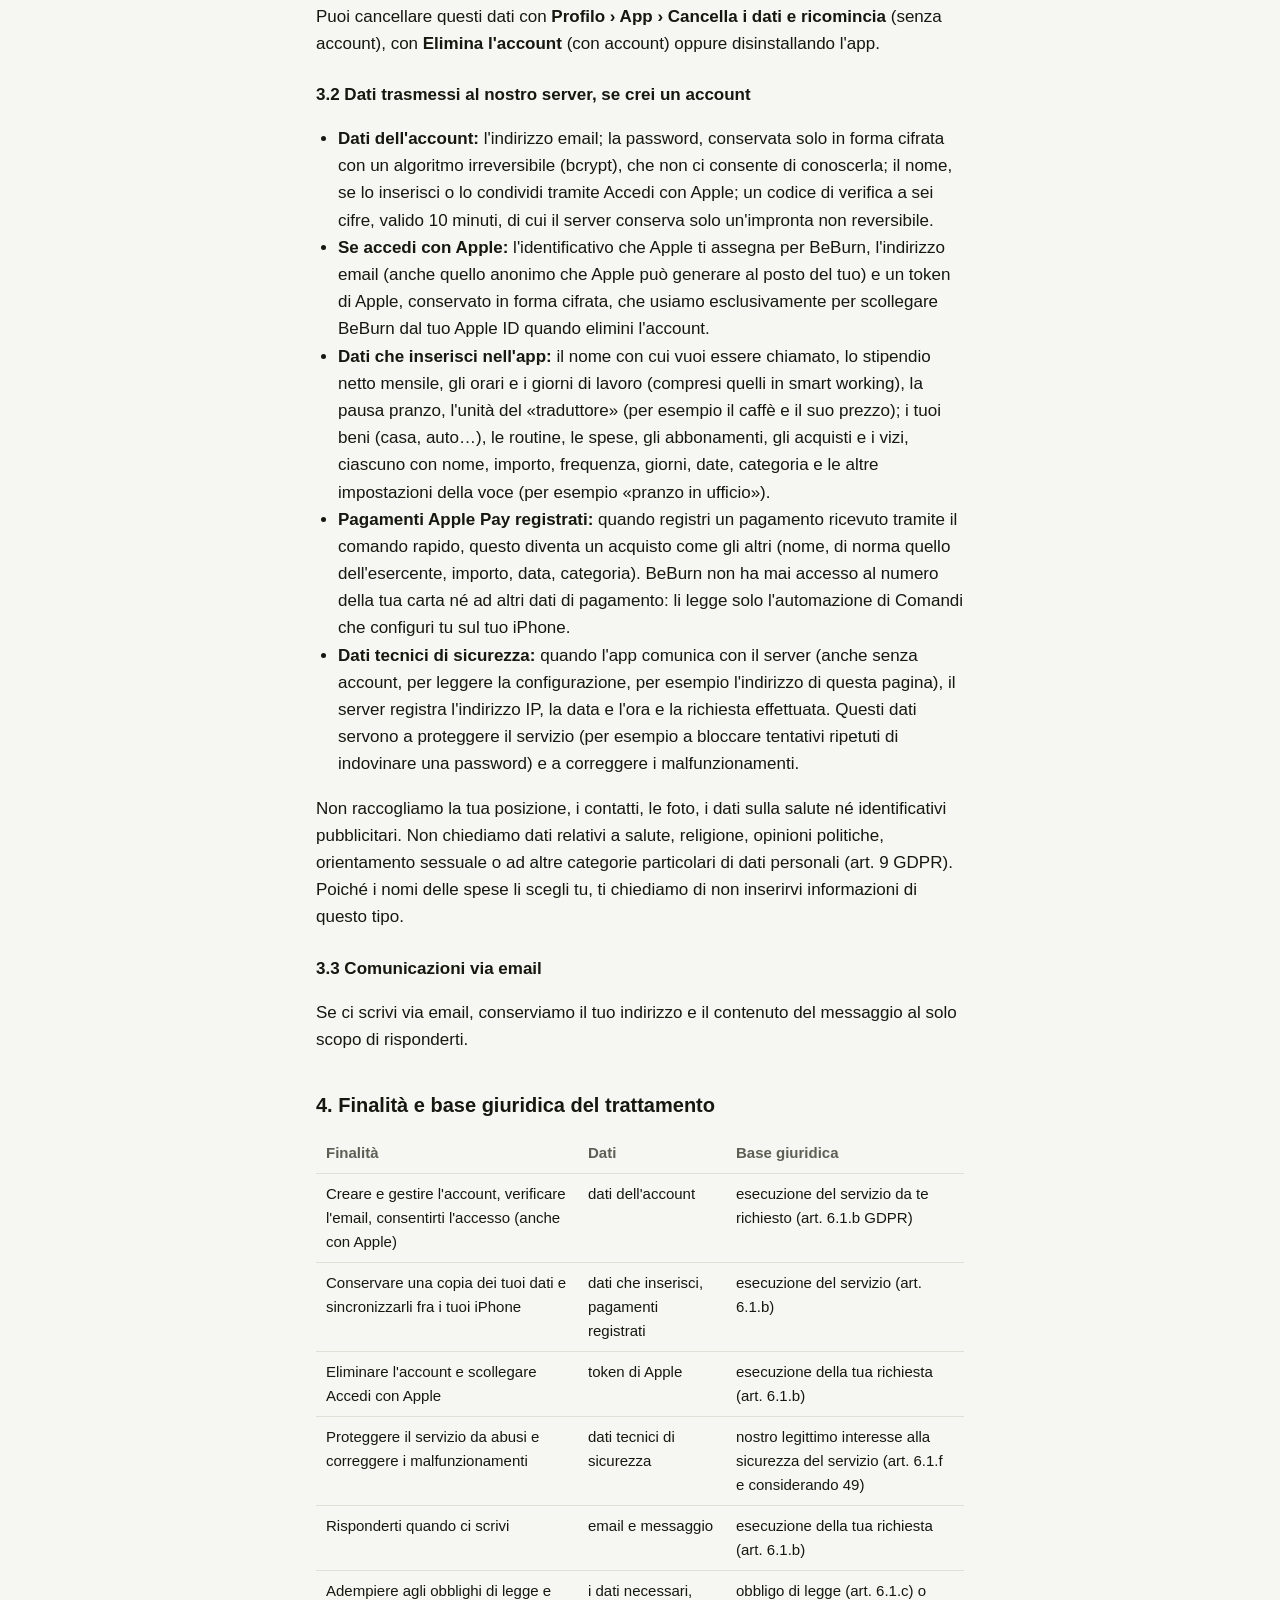
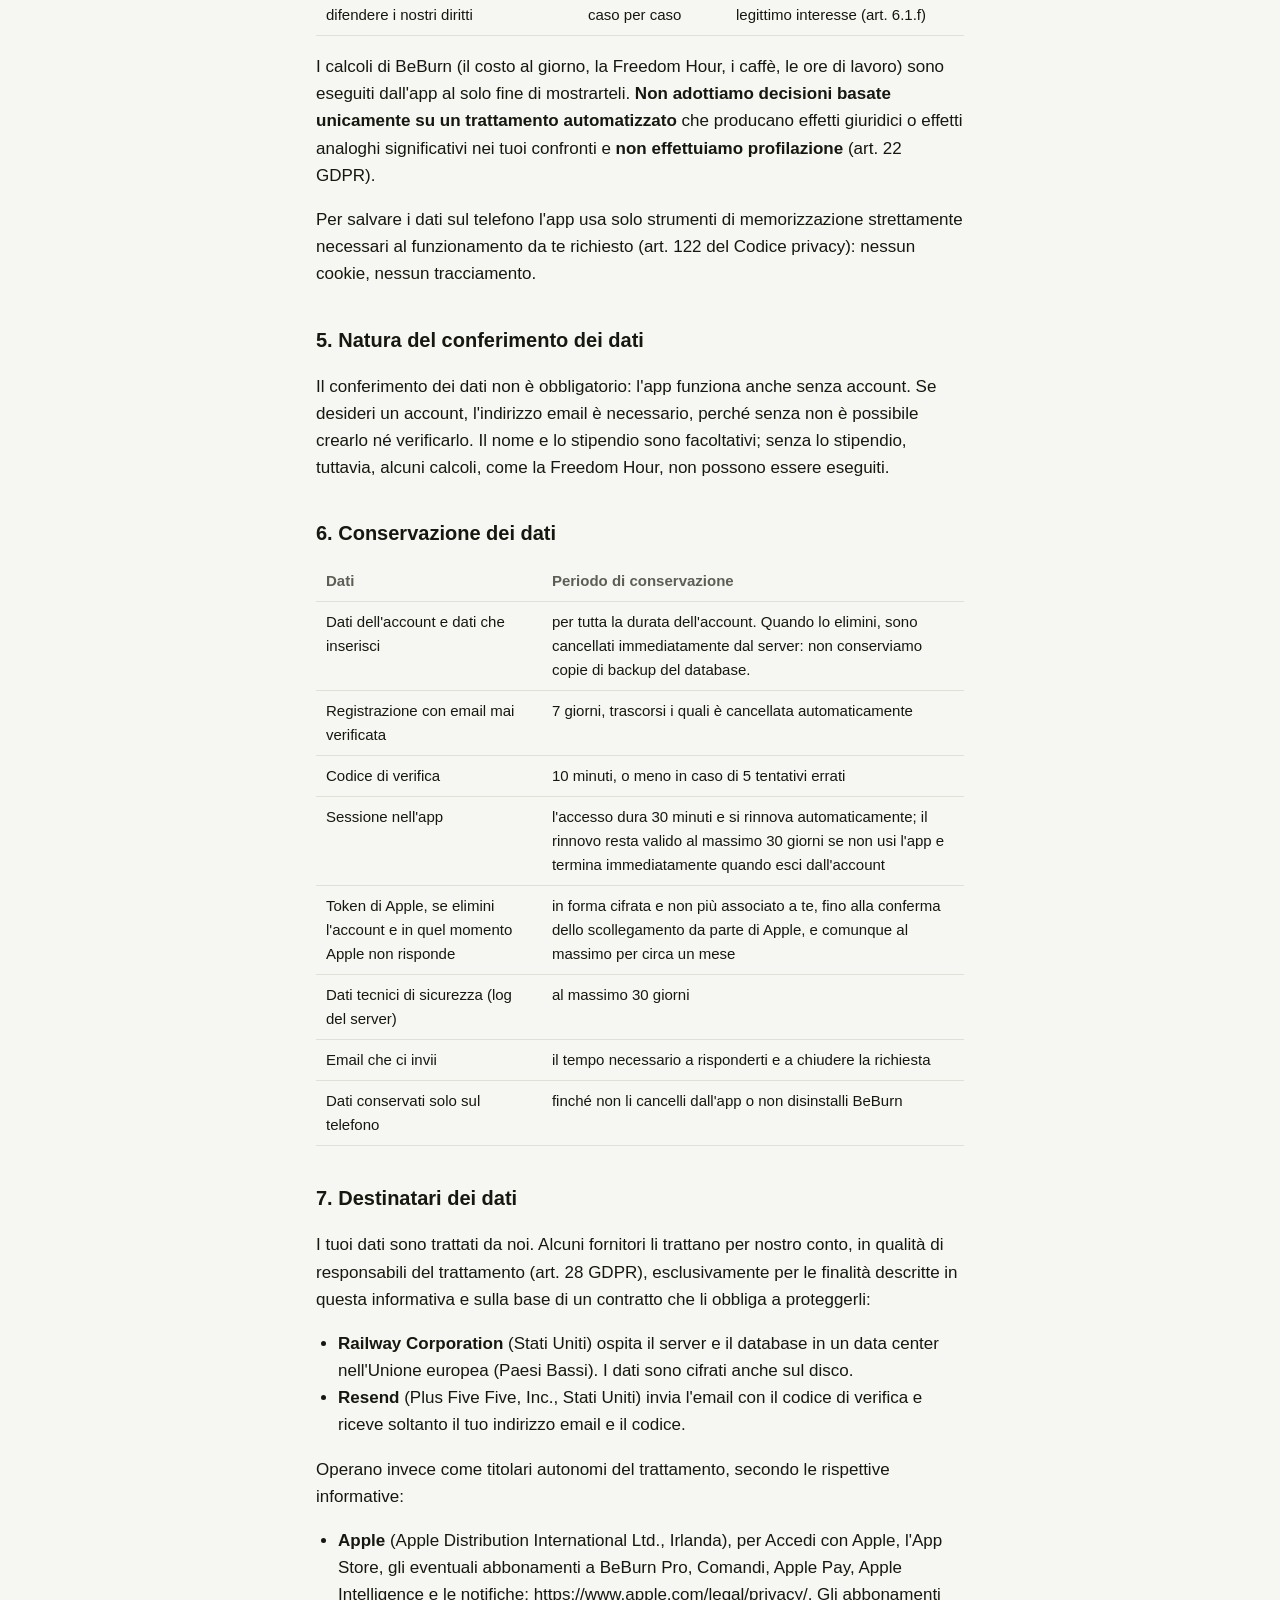
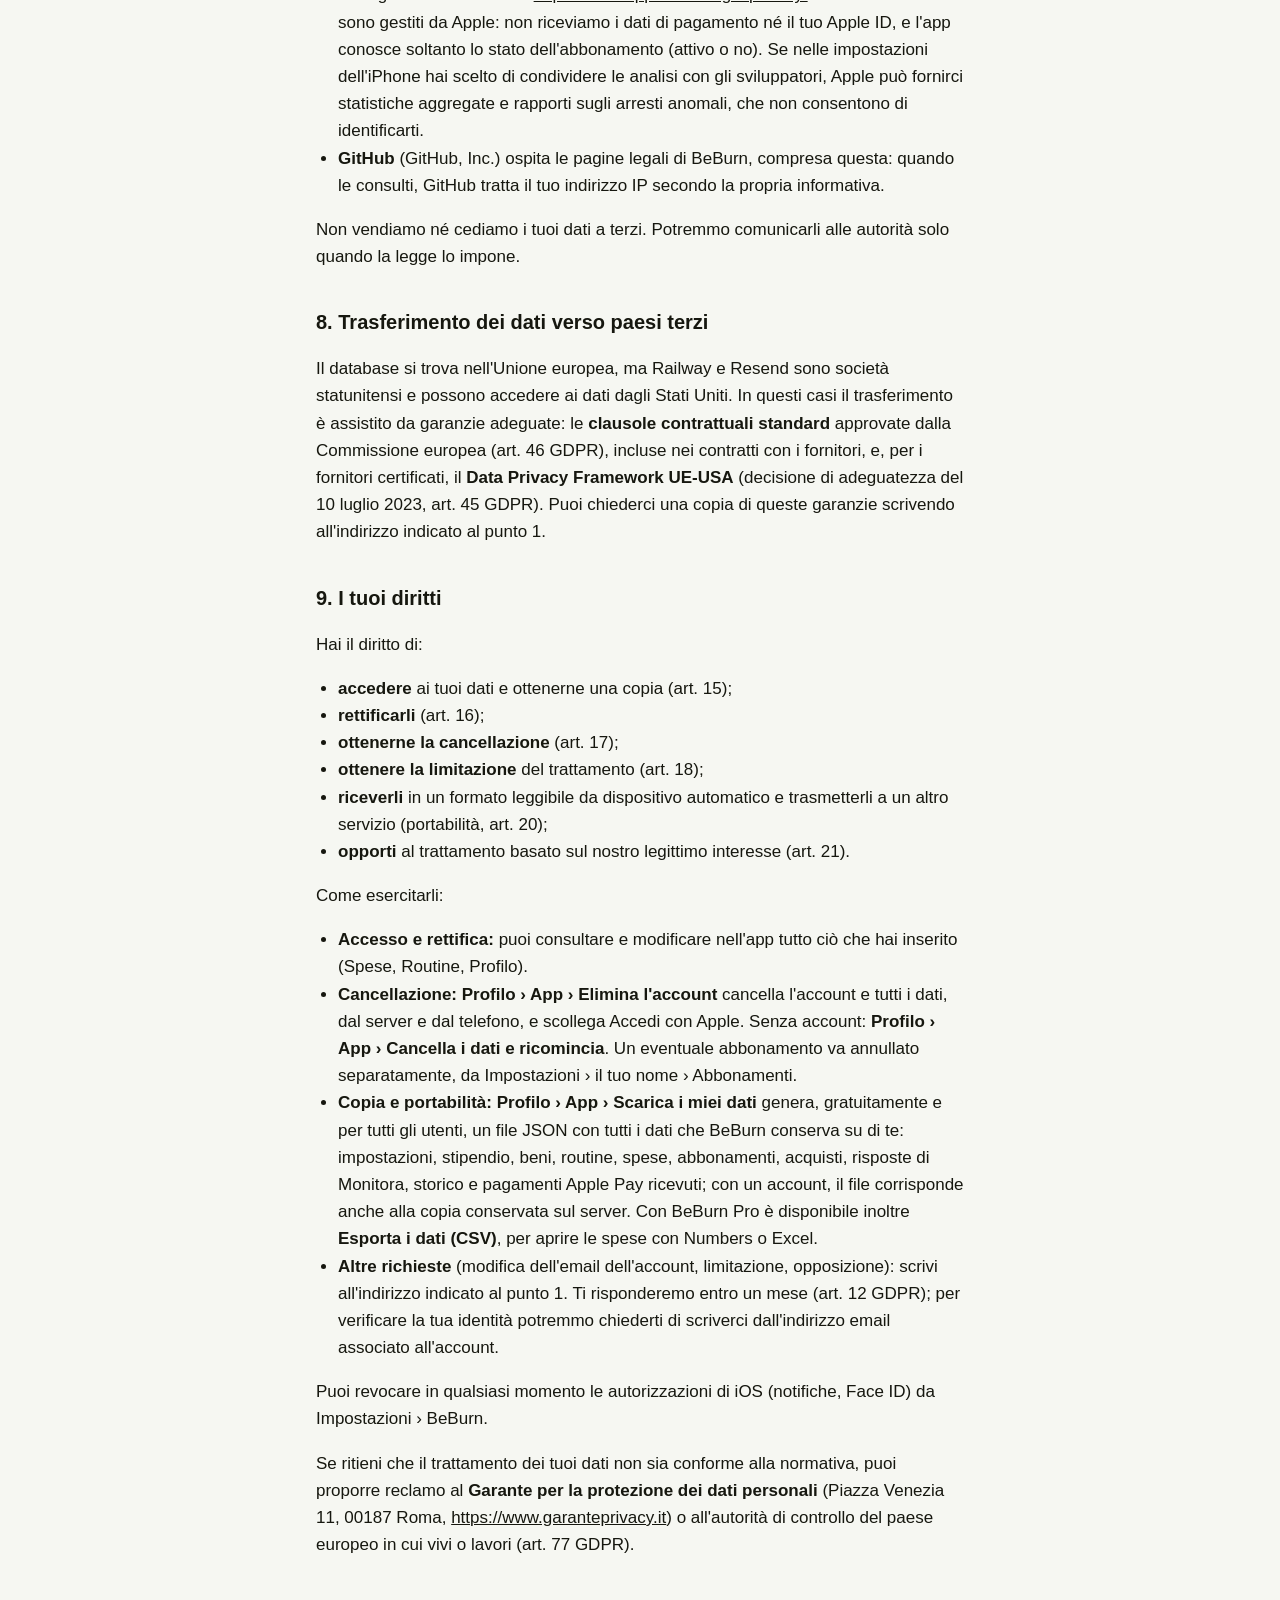
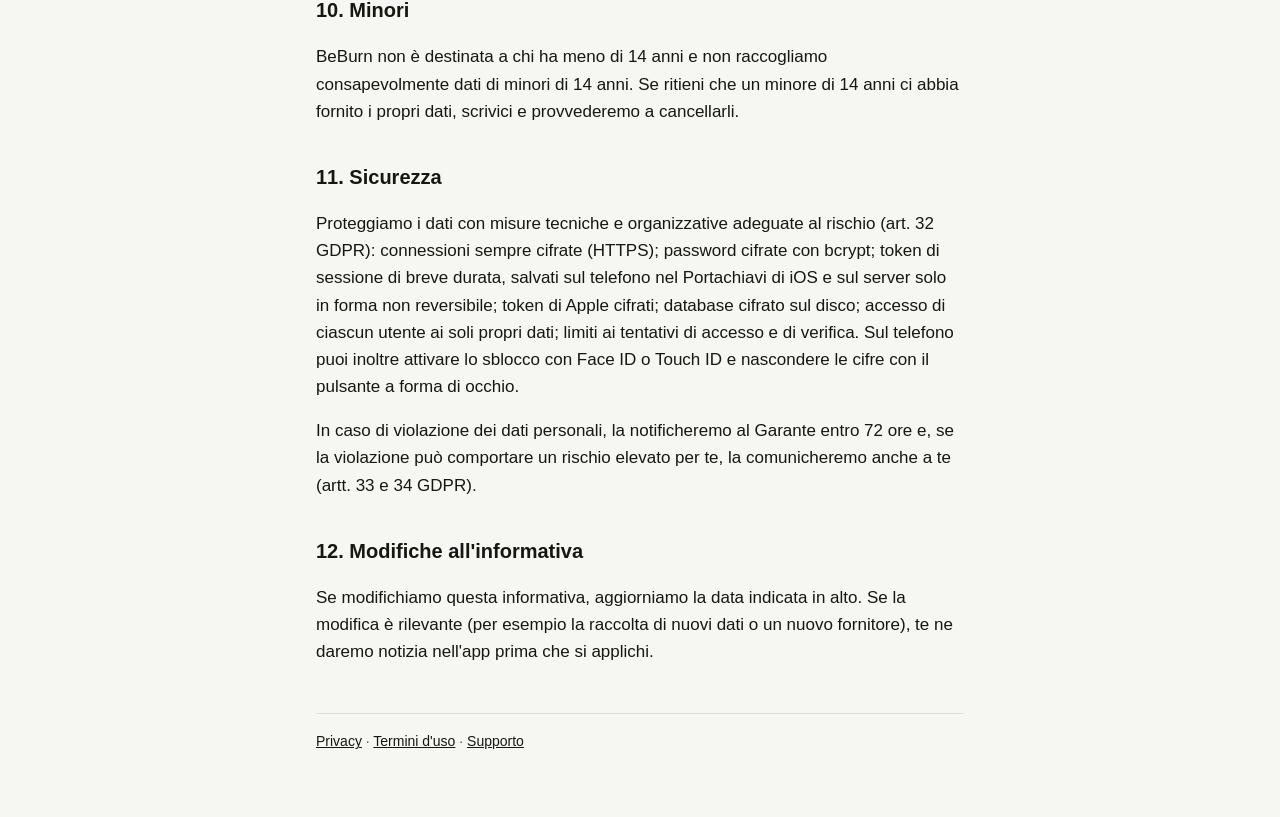
==== commit 7a6d4faf: "Pagine legali in un registro più sobrio: termini del GDPR, definizioni nei termini d'uso, stesso con" ====
--- a/privacy/index.html
+++ b/privacy/index.html
@@ -15,109 +15,109 @@
 </header>
 <h1>Informativa sulla privacy</h1>
 <p class="updated">Ultimo aggiornamento: 4 ottobre 2026</p>
-<p>Questa informativa spiega quali dati personali tratta l'app <strong>BeBurn</strong> (iPhone e widget), perché, per quanto tempo, con chi li condividiamo e come puoi esercitare i tuoi diritti. Vale ai sensi degli articoli 13 e 14 del Regolamento (UE) 2016/679 (GDPR) e del Codice in materia di protezione dei dati personali (D.lgs. 196/2003).</p>
-<h2>1. Chi tratta i tuoi dati</h2>
+<p>Questa informativa descrive quali dati personali tratta l'app <strong>BeBurn</strong> (iPhone e widget), per quali finalità, per quanto tempo, a chi possono essere comunicati e come puoi esercitare i tuoi diritti. È resa ai sensi degli articoli 13 e 14 del Regolamento (UE) 2016/679 (GDPR) e del Codice in materia di protezione dei dati personali (D.lgs. 196/2003, «Codice privacy»).</p>
+<h2>1. Titolare del trattamento</h2>
 <p>Il titolare del trattamento è <strong>Vincenzo Morelli</strong>, che pubblica BeBurn sull'App Store.</p>
-<p>Per qualsiasi domanda sulla privacy, o per esercitare i tuoi diritti, scrivi a <strong>info@amiocompany.com</strong>.</p>
-<p>Non abbiamo nominato un responsabile della protezione dei dati (DPO): per un'attività come la nostra la legge non lo richiede.</p>
+<p>Per qualsiasi domanda sul trattamento dei tuoi dati personali, o per esercitare i tuoi diritti, puoi scrivere a <strong>info@amiocompany.com</strong>.</p>
+<p>Non è stato nominato un responsabile della protezione dei dati (DPO), perché per un'attività come questa la legge non lo richiede (art. 37 GDPR).</p>
 <h2>2. In breve</h2>
 <ul>
-<li>BeBurn funziona <strong>anche senza account</strong>: in quel caso i tuoi dati restano sul telefono e noi non li riceviamo.</li>
-<li>Se crei un account, teniamo una copia dei tuoi dati sul nostro server, in un data center nell'Unione europea, per non perderli e ritrovarli su un altro iPhone.</li>
-<li>Non vendiamo i tuoi dati, non facciamo pubblicità, non usiamo strumenti di analisi o di tracciamento, non ti profiliamo.</li>
+<li>BeBurn si può usare <strong>anche senza account</strong>: in questo caso i tuoi dati restano sul telefono e non ci vengono trasmessi.</li>
+<li>Se crei un account, conserviamo una copia dei tuoi dati sul nostro server, in un data center nell'Unione europea, per evitarne la perdita e permetterti di ritrovarli su un altro iPhone.</li>
+<li>Non vendiamo i tuoi dati, non mostriamo pubblicità, non usiamo strumenti di analisi o di tracciamento e non effettuiamo profilazione.</li>
 <li>Puoi eliminare l'account e tutti i dati dall'app, in qualsiasi momento.</li>
 </ul>
-<h2>3. Quali dati trattiamo</h2>
+<h2>3. Dati trattati</h2>
 <h3>3.1 Dati che restano solo sul tuo iPhone</h3>
-<p>Questi dati li salva l'app sul telefono (e, per i widget, in uno spazio condiviso fra l'app e i suoi widget). <strong>Non arrivano mai a noi</strong>, con o senza account:</p>
+<p>I seguenti dati sono salvati dall'app sul telefono (e, per i widget, in uno spazio condiviso fra l'app e i suoi widget). <strong>Non ci vengono mai trasmessi</strong>, con o senza account:</p>
 <ul>
-<li>tutto quello che inserisci, se usi BeBurn <strong>senza account</strong>;</li>
-<li>i <strong>pagamenti Apple Pay in attesa</strong> che ricevi con il comando rapido (importo, esercente, valuta, data e ora) finché non li registri o li ignori;</li>
-<li>le risposte di <strong>Monitora</strong> (quante volte usi un abbonamento o una spesa fissa), lo storico giornaliero dei tuoi costi, i dati del tragitto casa-lavoro, il prezzo dei tuoi vizi, la disposizione della Home, il budget;</li>
-<li>le <strong>risposte alle domande del lancio</strong> («Ti è utile?», il voto dei 10 giorni) e i messaggi scritti in <strong>Segnala un problema</strong> o <strong>Scrivici un'idea</strong> finché non li mandi: quando li mandi si apre Mail con il messaggio già scritto, e ci arriva come un'email (vedi il punto 3.3), con lo screenshot e le informazioni tecniche dell'iPhone solo se scegli di allegarli;</li>
-<li>le <strong>notifiche</strong> (sono locali: le prepara l'app sul telefono), lo <strong>sblocco con Face ID o Touch ID</strong> (lo gestisce iOS: BeBurn non vede mai il tuo volto né la tua impronta) e i dati mostrati nei <strong>widget</strong>.</li>
+<li>tutti i dati che inserisci, se usi BeBurn <strong>senza account</strong>;</li>
+<li>i <strong>pagamenti Apple Pay in attesa</strong> ricevuti tramite il comando rapido (importo, esercente, valuta, data e ora), finché non li registri o li ignori;</li>
+<li>le risposte di <strong>Monitora</strong> (quante volte usi un abbonamento o una spesa fissa), lo storico giornaliero dei tuoi costi, i dati del tragitto casa-lavoro, il prezzo dei tuoi vizi, la disposizione della Home e il budget;</li>
+<li>le <strong>risposte alle domande del lancio</strong> («Ti è utile?», il voto dei 10 giorni) e i messaggi scritti in <strong>Segnala un problema</strong> o <strong>Scrivici un'idea</strong>, finché non li invii. Al momento dell'invio si apre Mail con il messaggio già compilato, che ci arriva come email (vedi il punto 3.3); lo screenshot e le informazioni tecniche dell'iPhone sono allegati solo se scegli di farlo;</li>
+<li>le <strong>notifiche</strong> (sono locali: le prepara l'app sul telefono), lo <strong>sblocco con Face ID o Touch ID</strong> (gestito da iOS: BeBurn non ha mai accesso al tuo volto né alla tua impronta) e i dati mostrati nei <strong>widget</strong>.</li>
 </ul>
-<p>Per suggerire la categoria di un pagamento («dal tabaccaio sa già cosa hai comprato») l'app può usare il modello di Apple Intelligence <strong>che gira sul tuo iPhone</strong>: il nome dell'esercente non esce dal telefono.</p>
-<p>Questi dati li cancelli con <strong>Profilo › App › Cancella i dati e ricomincia</strong> (senza account), con <strong>Elimina l'account</strong> (con account) o disinstallando l'app.</p>
-<h3>3.2 Dati che arrivano sul nostro server, se crei un account</h3>
+<p>Per suggerire la categoria di un pagamento, l'app può usare il modello di Apple Intelligence <strong>eseguito sul tuo iPhone</strong>: il nome dell'esercente non lascia il telefono.</p>
+<p>Puoi cancellare questi dati con <strong>Profilo › App › Cancella i dati e ricomincia</strong> (senza account), con <strong>Elimina l'account</strong> (con account) oppure disinstallando l'app.</p>
+<h3>3.2 Dati trasmessi al nostro server, se crei un account</h3>
 <ul>
-<li><strong>Dati dell'account:</strong> l'indirizzo email; la password, solo in forma cifrata con un algoritmo irreversibile (bcrypt: non la conosciamo nemmeno noi); il nome, se lo scrivi o se lo condividi con Accedi con Apple; un codice di verifica a sei cifre (sul server ne teniamo solo un'impronta non reversibile), valido 10 minuti.</li>
-<li><strong>Se accedi con Apple:</strong> l'identificativo che Apple ci assegna per te, l'email (anche quella anonima che Apple può creare al posto della tua) e un token di Apple, conservato cifrato, che ci serve solo a scollegare BeBurn dal tuo Apple ID quando elimini l'account.</li>
-<li><strong>Dati che inserisci nell'app:</strong> il nome con cui vuoi essere chiamato, lo stipendio netto mensile, gli orari e i giorni di lavoro (anche quelli in smart working), la pausa pranzo, l'unità del «traduttore» (per esempio il caffè e il suo prezzo); i tuoi beni (casa, auto…), le routine, le spese, gli abbonamenti, gli acquisti e i vizi, ciascuno con nome, importo, frequenza, giorni, date, categoria e le altre impostazioni della voce (per esempio «pranzo in ufficio»).</li>
-<li><strong>Pagamenti Apple Pay registrati:</strong> quando registri un pagamento ricevuto con il comando rapido diventa un acquisto come gli altri (nome, di solito quello dell'esercente, importo, data, categoria). BeBurn non vede mai il numero della tua carta né altri dati di pagamento: li legge solo l'automazione di Comandi che imposti tu sul tuo iPhone.</li>
-<li><strong>Dati tecnici di sicurezza:</strong> quando l'app parla con il server (anche senza account, per leggere la configurazione: per esempio l'indirizzo di questa pagina), il server registra l'indirizzo IP, la data e l'ora e la richiesta fatta. Servono a proteggere il servizio (per esempio a fermare chi prova password a raffica) e a correggere i guasti.</li>
+<li><strong>Dati dell'account:</strong> l'indirizzo email; la password, conservata solo in forma cifrata con un algoritmo irreversibile (bcrypt), che non ci consente di conoscerla; il nome, se lo inserisci o lo condividi tramite Accedi con Apple; un codice di verifica a sei cifre, valido 10 minuti, di cui il server conserva solo un'impronta non reversibile.</li>
+<li><strong>Se accedi con Apple:</strong> l'identificativo che Apple ti assegna per BeBurn, l'indirizzo email (anche quello anonimo che Apple può generare al posto del tuo) e un token di Apple, conservato in forma cifrata, che usiamo esclusivamente per scollegare BeBurn dal tuo Apple ID quando elimini l'account.</li>
+<li><strong>Dati che inserisci nell'app:</strong> il nome con cui vuoi essere chiamato, lo stipendio netto mensile, gli orari e i giorni di lavoro (compresi quelli in smart working), la pausa pranzo, l'unità del «traduttore» (per esempio il caffè e il suo prezzo); i tuoi beni (casa, auto…), le routine, le spese, gli abbonamenti, gli acquisti e i vizi, ciascuno con nome, importo, frequenza, giorni, date, categoria e le altre impostazioni della voce (per esempio «pranzo in ufficio»).</li>
+<li><strong>Pagamenti Apple Pay registrati:</strong> quando registri un pagamento ricevuto tramite il comando rapido, questo diventa un acquisto come gli altri (nome, di norma quello dell'esercente, importo, data, categoria). BeBurn non ha mai accesso al numero della tua carta né ad altri dati di pagamento: li legge solo l'automazione di Comandi che configuri tu sul tuo iPhone.</li>
+<li><strong>Dati tecnici di sicurezza:</strong> quando l'app comunica con il server (anche senza account, per leggere la configurazione, per esempio l'indirizzo di questa pagina), il server registra l'indirizzo IP, la data e l'ora e la richiesta effettuata. Questi dati servono a proteggere il servizio (per esempio a bloccare tentativi ripetuti di indovinare una password) e a correggere i malfunzionamenti.</li>
 </ul>
-<p>Non raccogliamo la tua posizione, i contatti, le foto, i dati sulla salute, né identificativi pubblicitari. Non chiediamo dati su salute, religione, opinioni politiche, orientamento sessuale o altre categorie «particolari» (art. 9 GDPR). I nomi delle spese li scegli tu: ti chiediamo di non scriverci informazioni di questo tipo.</p>
-<h3>3.3 Se ci scrivi</h3>
-<p>Se ci scrivi via email teniamo il tuo indirizzo e quello che ci racconti, solo per risponderti.</p>
-<h2>4. Perché li usiamo e su quale base giuridica</h2>
+<p>Non raccogliamo la tua posizione, i contatti, le foto, i dati sulla salute né identificativi pubblicitari. Non chiediamo dati relativi a salute, religione, opinioni politiche, orientamento sessuale o ad altre categorie particolari di dati personali (art. 9 GDPR). Poiché i nomi delle spese li scegli tu, ti chiediamo di non inserirvi informazioni di questo tipo.</p>
+<h3>3.3 Comunicazioni via email</h3>
+<p>Se ci scrivi via email, conserviamo il tuo indirizzo e il contenuto del messaggio al solo scopo di risponderti.</p>
+<h2>4. Finalità e base giuridica del trattamento</h2>
 <div class="table"><table>
 <thead><tr><th>Finalità</th><th>Dati</th><th>Base giuridica</th></tr></thead>
 <tbody>
-<tr><td>Creare e gestire l'account, verificare l'email, farti accedere (anche con Apple)</td><td>dati dell'account</td><td>esecuzione del servizio che ci chiedi (art. 6.1.b GDPR)</td></tr>
-<tr><td>Tenere una copia dei tuoi dati e sincronizzarli fra i tuoi iPhone</td><td>dati che inserisci, pagamenti registrati</td><td>esecuzione del servizio (art. 6.1.b)</td></tr>
+<tr><td>Creare e gestire l'account, verificare l'email, consentirti l'accesso (anche con Apple)</td><td>dati dell'account</td><td>esecuzione del servizio da te richiesto (art. 6.1.b GDPR)</td></tr>
+<tr><td>Conservare una copia dei tuoi dati e sincronizzarli fra i tuoi iPhone</td><td>dati che inserisci, pagamenti registrati</td><td>esecuzione del servizio (art. 6.1.b)</td></tr>
 <tr><td>Eliminare l'account e scollegare Accedi con Apple</td><td>token di Apple</td><td>esecuzione della tua richiesta (art. 6.1.b)</td></tr>
-<tr><td>Proteggere il servizio da abusi e correggere i guasti</td><td>dati tecnici di sicurezza</td><td>nostro legittimo interesse alla sicurezza del servizio (art. 6.1.f e considerando 49)</td></tr>
+<tr><td>Proteggere il servizio da abusi e correggere i malfunzionamenti</td><td>dati tecnici di sicurezza</td><td>nostro legittimo interesse alla sicurezza del servizio (art. 6.1.f e considerando 49)</td></tr>
 <tr><td>Risponderti quando ci scrivi</td><td>email e messaggio</td><td>esecuzione della tua richiesta (art. 6.1.b)</td></tr>
-<tr><td>Rispettare obblighi di legge e difendere i nostri diritti</td><td>i dati necessari, caso per caso</td><td>obbligo di legge (art. 6.1.c) o legittimo interesse (art. 6.1.f)</td></tr>
+<tr><td>Adempiere agli obblighi di legge e difendere i nostri diritti</td><td>i dati necessari, caso per caso</td><td>obbligo di legge (art. 6.1.c) o legittimo interesse (art. 6.1.f)</td></tr>
 </tbody></table></div>
-<p>I calcoli di BeBurn (il costo al giorno, la Freedom Hour, i caffè, le ore di lavoro) li fa l'app per mostrarli a te. <strong>Non prendiamo decisioni automatizzate</strong> che abbiano effetti giuridici o simili su di te e <strong>non facciamo profilazione</strong> (art. 22 GDPR).</p>
-<p>Per salvare i dati sul telefono l'app usa solo memorie strettamente necessarie al funzionamento che hai chiesto (art. 122 del Codice privacy): niente cookie, niente tracciamento.</p>
-<h2>5. Sei obbligato a darci i dati?</h2>
-<p>No. L'app funziona senza account. Se vuoi un account, l'email è necessaria (senza non possiamo crearlo né verificarlo). Il nome e lo stipendio sono facoltativi: senza stipendio alcuni calcoli, come la Freedom Hour, non si possono fare.</p>
-<h2>6. Per quanto tempo li teniamo</h2>
+<p>I calcoli di BeBurn (il costo al giorno, la Freedom Hour, i caffè, le ore di lavoro) sono eseguiti dall'app al solo fine di mostrarteli. <strong>Non adottiamo decisioni basate unicamente su un trattamento automatizzato</strong> che producano effetti giuridici o effetti analoghi significativi nei tuoi confronti e <strong>non effettuiamo profilazione</strong> (art. 22 GDPR).</p>
+<p>Per salvare i dati sul telefono l'app usa solo strumenti di memorizzazione strettamente necessari al funzionamento da te richiesto (art. 122 del Codice privacy): nessun cookie, nessun tracciamento.</p>
+<h2>5. Natura del conferimento dei dati</h2>
+<p>Il conferimento dei dati non è obbligatorio: l'app funziona anche senza account. Se desideri un account, l'indirizzo email è necessario, perché senza non è possibile crearlo né verificarlo. Il nome e lo stipendio sono facoltativi; senza lo stipendio, tuttavia, alcuni calcoli, come la Freedom Hour, non possono essere eseguiti.</p>
+<h2>6. Conservazione dei dati</h2>
 <div class="table"><table>
-<thead><tr><th>Dati</th><th>Per quanto</th></tr></thead>
+<thead><tr><th>Dati</th><th>Periodo di conservazione</th></tr></thead>
 <tbody>
-<tr><td>Dati dell'account e dati che inserisci</td><td>finché hai l'account. Quando lo elimini si cancellano subito dal server: del database non teniamo copie di backup.</td></tr>
-<tr><td>Registrazione con email mai verificata</td><td>7 giorni, poi si cancella da sola</td></tr>
-<tr><td>Codice di verifica</td><td>10 minuti, o meno se sbagli 5 volte</td></tr>
-<tr><td>Sessione nell'app</td><td>l'accesso dura 30 minuti e si rinnova da solo; il rinnovo vale al massimo 30 giorni se non usi l'app, e finisce subito quando esci dall'account</td></tr>
-<tr><td>Token di Apple, se elimini l'account e Apple in quel momento non risponde</td><td>cifrato e non più legato a te, finché Apple non conferma lo scollegamento, al massimo circa un mese</td></tr>
+<tr><td>Dati dell'account e dati che inserisci</td><td>per tutta la durata dell'account. Quando lo elimini, sono cancellati immediatamente dal server: non conserviamo copie di backup del database.</td></tr>
+<tr><td>Registrazione con email mai verificata</td><td>7 giorni, trascorsi i quali è cancellata automaticamente</td></tr>
+<tr><td>Codice di verifica</td><td>10 minuti, o meno in caso di 5 tentativi errati</td></tr>
+<tr><td>Sessione nell'app</td><td>l'accesso dura 30 minuti e si rinnova automaticamente; il rinnovo resta valido al massimo 30 giorni se non usi l'app e termina immediatamente quando esci dall'account</td></tr>
+<tr><td>Token di Apple, se elimini l'account e in quel momento Apple non risponde</td><td>in forma cifrata e non più associato a te, fino alla conferma dello scollegamento da parte di Apple, e comunque al massimo per circa un mese</td></tr>
 <tr><td>Dati tecnici di sicurezza (log del server)</td><td>al massimo 30 giorni</td></tr>
-<tr><td>Email che ci scrivi</td><td>il tempo necessario a risponderti e a chiudere la richiesta</td></tr>
-<tr><td>Dati solo sul telefono</td><td>finché non li cancelli dall'app o non disinstalli BeBurn</td></tr>
+<tr><td>Email che ci invii</td><td>il tempo necessario a risponderti e a chiudere la richiesta</td></tr>
+<tr><td>Dati conservati solo sul telefono</td><td>finché non li cancelli dall'app o non disinstalli BeBurn</td></tr>
 </tbody></table></div>
-<h2>7. Chi riceve i dati</h2>
-<p>I tuoi dati li trattiamo noi. Ci aiutano alcuni fornitori, che li trattano per nostro conto, solo per le finalità di questa informativa, con un contratto che li obbliga a proteggerli (responsabili del trattamento, art. 28 GDPR):</p>
+<h2>7. Destinatari dei dati</h2>
+<p>I tuoi dati sono trattati da noi. Alcuni fornitori li trattano per nostro conto, in qualità di responsabili del trattamento (art. 28 GDPR), esclusivamente per le finalità descritte in questa informativa e sulla base di un contratto che li obbliga a proteggerli:</p>
 <ul>
-<li><strong>Railway Corporation</strong> (Stati Uniti) ospita il server e il database, in un data center nell'Unione europea (Paesi Bassi). I dati sono cifrati anche sul disco.</li>
-<li><strong>Resend</strong> (Plus Five Five, Inc., Stati Uniti) invia l'email con il codice di verifica: riceve solo il tuo indirizzo email e il codice.</li>
+<li><strong>Railway Corporation</strong> (Stati Uniti) ospita il server e il database in un data center nell'Unione europea (Paesi Bassi). I dati sono cifrati anche sul disco.</li>
+<li><strong>Resend</strong> (Plus Five Five, Inc., Stati Uniti) invia l'email con il codice di verifica e riceve soltanto il tuo indirizzo email e il codice.</li>
 </ul>
-<p>Sono invece titolari autonomi, con le loro informative:</p>
+<p>Operano invece come titolari autonomi del trattamento, secondo le rispettive informative:</p>
 <ul>
-<li><strong>Apple</strong> (Apple Distribution International Ltd., Irlanda), per Accedi con Apple, l'App Store, gli eventuali abbonamenti a BeBurn Pro, Comandi, Apple Pay, Apple Intelligence e le notifiche: <a href="https://www.apple.com/legal/privacy/">https://www.apple.com/legal/privacy/</a>. Gli abbonamenti li gestisce Apple: noi non riceviamo i dati di pagamento né il tuo Apple ID, l'app sa solo se l'abbonamento è attivo. Se nelle impostazioni dell'iPhone hai scelto di condividere le analisi con gli sviluppatori, Apple può darci statistiche aggregate e rapporti sugli arresti anomali, che non ci dicono chi sei.</li>
-<li><strong>GitHub</strong> (GitHub, Inc.) ospita le pagine legali di BeBurn, compresa questa: quando le apri, GitHub tratta il tuo indirizzo IP secondo la sua informativa.</li>
+<li><strong>Apple</strong> (Apple Distribution International Ltd., Irlanda), per Accedi con Apple, l'App Store, gli eventuali abbonamenti a BeBurn Pro, Comandi, Apple Pay, Apple Intelligence e le notifiche: <a href="https://www.apple.com/legal/privacy/">https://www.apple.com/legal/privacy/</a>. Gli abbonamenti sono gestiti da Apple: non riceviamo i dati di pagamento né il tuo Apple ID, e l'app conosce soltanto lo stato dell'abbonamento (attivo o no). Se nelle impostazioni dell'iPhone hai scelto di condividere le analisi con gli sviluppatori, Apple può fornirci statistiche aggregate e rapporti sugli arresti anomali, che non consentono di identificarti.</li>
+<li><strong>GitHub</strong> (GitHub, Inc.) ospita le pagine legali di BeBurn, compresa questa: quando le consulti, GitHub tratta il tuo indirizzo IP secondo la propria informativa.</li>
 </ul>
-<p>Non vendiamo né cediamo i tuoi dati a nessuno. Potremmo comunicarli alle autorità solo se la legge ce lo impone.</p>
-<h2>8. Trasferimenti fuori dall'Unione europea</h2>
-<p>Il database sta nell'Unione europea, ma Railway e Resend sono società statunitensi e possono accedere ai dati dagli Stati Uniti. In questi casi il trasferimento è protetto dalle <strong>clausole contrattuali standard</strong> approvate dalla Commissione europea (art. 46 GDPR), incluse nei contratti con i fornitori, e, per i fornitori certificati, dal <strong>Data Privacy Framework UE-USA</strong> (decisione di adeguatezza del 10 luglio 2023, art. 45 GDPR). Puoi chiederci una copia di queste garanzie scrivendo all'indirizzo del punto 1.</p>
+<p>Non vendiamo né cediamo i tuoi dati a terzi. Potremmo comunicarli alle autorità solo quando la legge lo impone.</p>
+<h2>8. Trasferimento dei dati verso paesi terzi</h2>
+<p>Il database si trova nell'Unione europea, ma Railway e Resend sono società statunitensi e possono accedere ai dati dagli Stati Uniti. In questi casi il trasferimento è assistito da garanzie adeguate: le <strong>clausole contrattuali standard</strong> approvate dalla Commissione europea (art. 46 GDPR), incluse nei contratti con i fornitori, e, per i fornitori certificati, il <strong>Data Privacy Framework UE-USA</strong> (decisione di adeguatezza del 10 luglio 2023, art. 45 GDPR). Puoi chiederci una copia di queste garanzie scrivendo all'indirizzo indicato al punto 1.</p>
 <h2>9. I tuoi diritti</h2>
 <p>Hai il diritto di:</p>
 <ul>
-<li><strong>accedere</strong> ai tuoi dati e averne una copia (art. 15);</li>
-<li><strong>correggerli</strong> (art. 16);</li>
-<li><strong>cancellarli</strong> (art. 17);</li>
-<li><strong>limitarne</strong> il trattamento (art. 18);</li>
-<li><strong>riceverli</strong> in un formato leggibile da una macchina e trasmetterli a un altro servizio (portabilità, art. 20);</li>
+<li><strong>accedere</strong> ai tuoi dati e ottenerne una copia (art. 15);</li>
+<li><strong>rettificarli</strong> (art. 16);</li>
+<li><strong>ottenerne la cancellazione</strong> (art. 17);</li>
+<li><strong>ottenere la limitazione</strong> del trattamento (art. 18);</li>
+<li><strong>riceverli</strong> in un formato leggibile da dispositivo automatico e trasmetterli a un altro servizio (portabilità, art. 20);</li>
 <li><strong>opporti</strong> al trattamento basato sul nostro legittimo interesse (art. 21).</li>
 </ul>
-<p>Come farlo:</p>
+<p>Come esercitarli:</p>
 <ul>
-<li><strong>Vedere e correggere:</strong> tutto quello che hai inserito lo vedi e lo modifichi nell'app (Spese, Routine, Profilo).</li>
-<li><strong>Cancellare:</strong> <strong>Profilo › App › Elimina l'account</strong> cancella l'account e tutti i dati, dal server e dal telefono, e scollega Accedi con Apple. Senza account: <strong>Profilo › App › Cancella i dati e ricomincia</strong>. Un eventuale abbonamento si annulla a parte, da Impostazioni › il tuo nome › Abbonamenti.</li>
-<li><strong>Avere una copia ed esportare:</strong> <strong>Profilo › App › Scarica i miei dati</strong> crea, gratis e per tutti, un file JSON con tutto quello che BeBurn tiene di te: impostazioni, stipendio, beni, routine, spese, abbonamenti, acquisti, risposte di Monitora, storico e pagamenti Apple Pay ricevuti; con un account è anche la copia di quello che sta sul server. Con BeBurn Pro c'è in più <strong>Esporta i dati (CSV)</strong>, per aprire le spese con Numbers o Excel.</li>
-<li><strong>Tutto il resto</strong> (cambio dell'email dell'account, limitazione, opposizione): scrivi all'indirizzo del punto 1. Ti rispondiamo entro un mese (art. 12 GDPR); potremmo chiederti di scriverci dall'email dell'account, per essere sicuri che sei tu.</li>
+<li><strong>Accesso e rettifica:</strong> puoi consultare e modificare nell'app tutto ciò che hai inserito (Spese, Routine, Profilo).</li>
+<li><strong>Cancellazione:</strong> <strong>Profilo › App › Elimina l'account</strong> cancella l'account e tutti i dati, dal server e dal telefono, e scollega Accedi con Apple. Senza account: <strong>Profilo › App › Cancella i dati e ricomincia</strong>. Un eventuale abbonamento va annullato separatamente, da Impostazioni › il tuo nome › Abbonamenti.</li>
+<li><strong>Copia e portabilità:</strong> <strong>Profilo › App › Scarica i miei dati</strong> genera, gratuitamente e per tutti gli utenti, un file JSON con tutti i dati che BeBurn conserva su di te: impostazioni, stipendio, beni, routine, spese, abbonamenti, acquisti, risposte di Monitora, storico e pagamenti Apple Pay ricevuti; con un account, il file corrisponde anche alla copia conservata sul server. Con BeBurn Pro è disponibile inoltre <strong>Esporta i dati (CSV)</strong>, per aprire le spese con Numbers o Excel.</li>
+<li><strong>Altre richieste</strong> (modifica dell'email dell'account, limitazione, opposizione): scrivi all'indirizzo indicato al punto 1. Ti risponderemo entro un mese (art. 12 GDPR); per verificare la tua identità potremmo chiederti di scriverci dall'indirizzo email associato all'account.</li>
 </ul>
-<p>Le autorizzazioni di iOS (notifiche, Face ID) le togli quando vuoi da Impostazioni › BeBurn.</p>
-<p>Se pensi che trattiamo i tuoi dati in modo non conforme puoi proporre reclamo al <strong>Garante per la protezione dei dati personali</strong> (Piazza Venezia 11, 00187 Roma, <a href="https://www.garanteprivacy.it">https://www.garanteprivacy.it</a>) o all'autorità del paese europeo in cui vivi o lavori.</p>
+<p>Puoi revocare in qualsiasi momento le autorizzazioni di iOS (notifiche, Face ID) da Impostazioni › BeBurn.</p>
+<p>Se ritieni che il trattamento dei tuoi dati non sia conforme alla normativa, puoi proporre reclamo al <strong>Garante per la protezione dei dati personali</strong> (Piazza Venezia 11, 00187 Roma, <a href="https://www.garanteprivacy.it">https://www.garanteprivacy.it</a>) o all'autorità di controllo del paese europeo in cui vivi o lavori (art. 77 GDPR).</p>
 <h2>10. Minori</h2>
-<p>BeBurn non è pensata per chi ha meno di 14 anni e non raccogliamo consapevolmente dati di minori di 14 anni. Se pensi che un minore di 14 anni ci abbia dato i suoi dati, scrivici e li cancelliamo.</p>
+<p>BeBurn non è destinata a chi ha meno di 14 anni e non raccogliamo consapevolmente dati di minori di 14 anni. Se ritieni che un minore di 14 anni ci abbia fornito i propri dati, scrivici e provvederemo a cancellarli.</p>
 <h2>11. Sicurezza</h2>
-<p>Proteggiamo i dati con misure adeguate al rischio (art. 32 GDPR): connessioni sempre cifrate (HTTPS); password cifrate con bcrypt; token di sessione di breve durata, salvati sul telefono nel Portachiavi di iOS e sul server solo in forma non reversibile; token di Apple cifrati; database cifrato sul disco; ogni utente vede solo i propri dati; limiti ai tentativi di accesso e di verifica. Sul telefono puoi aggiungere lo sblocco con Face ID o Touch ID e nascondere le cifre con l'occhio.</p>
-<p>Se succedesse una violazione dei dati, lo comunicheremo al Garante entro 72 ore e, se il rischio per te fosse elevato, anche a te (artt. 33 e 34 GDPR).</p>
-<h2>12. Modifiche</h2>
-<p>Se cambiamo questa informativa aggiorniamo la data in alto. Se il cambiamento è importante (per esempio nuovi dati raccolti o un nuovo fornitore), te lo diciamo nell'app prima che si applichi.</p>
+<p>Proteggiamo i dati con misure tecniche e organizzative adeguate al rischio (art. 32 GDPR): connessioni sempre cifrate (HTTPS); password cifrate con bcrypt; token di sessione di breve durata, salvati sul telefono nel Portachiavi di iOS e sul server solo in forma non reversibile; token di Apple cifrati; database cifrato sul disco; accesso di ciascun utente ai soli propri dati; limiti ai tentativi di accesso e di verifica. Sul telefono puoi inoltre attivare lo sblocco con Face ID o Touch ID e nascondere le cifre con il pulsante a forma di occhio.</p>
+<p>In caso di violazione dei dati personali, la notificheremo al Garante entro 72 ore e, se la violazione può comportare un rischio elevato per te, la comunicheremo anche a te (artt. 33 e 34 GDPR).</p>
+<h2>12. Modifiche all'informativa</h2>
+<p>Se modifichiamo questa informativa, aggiorniamo la data indicata in alto. Se la modifica è rilevante (per esempio la raccolta di nuovi dati o un nuovo fornitore), te ne daremo notizia nell'app prima che si applichi.</p>
 <footer><a href="../privacy/">Privacy</a> · <a href="../termini/">Termini d'uso</a> · <a href="../supporto/">Supporto</a></footer>
 </main>
 </body>
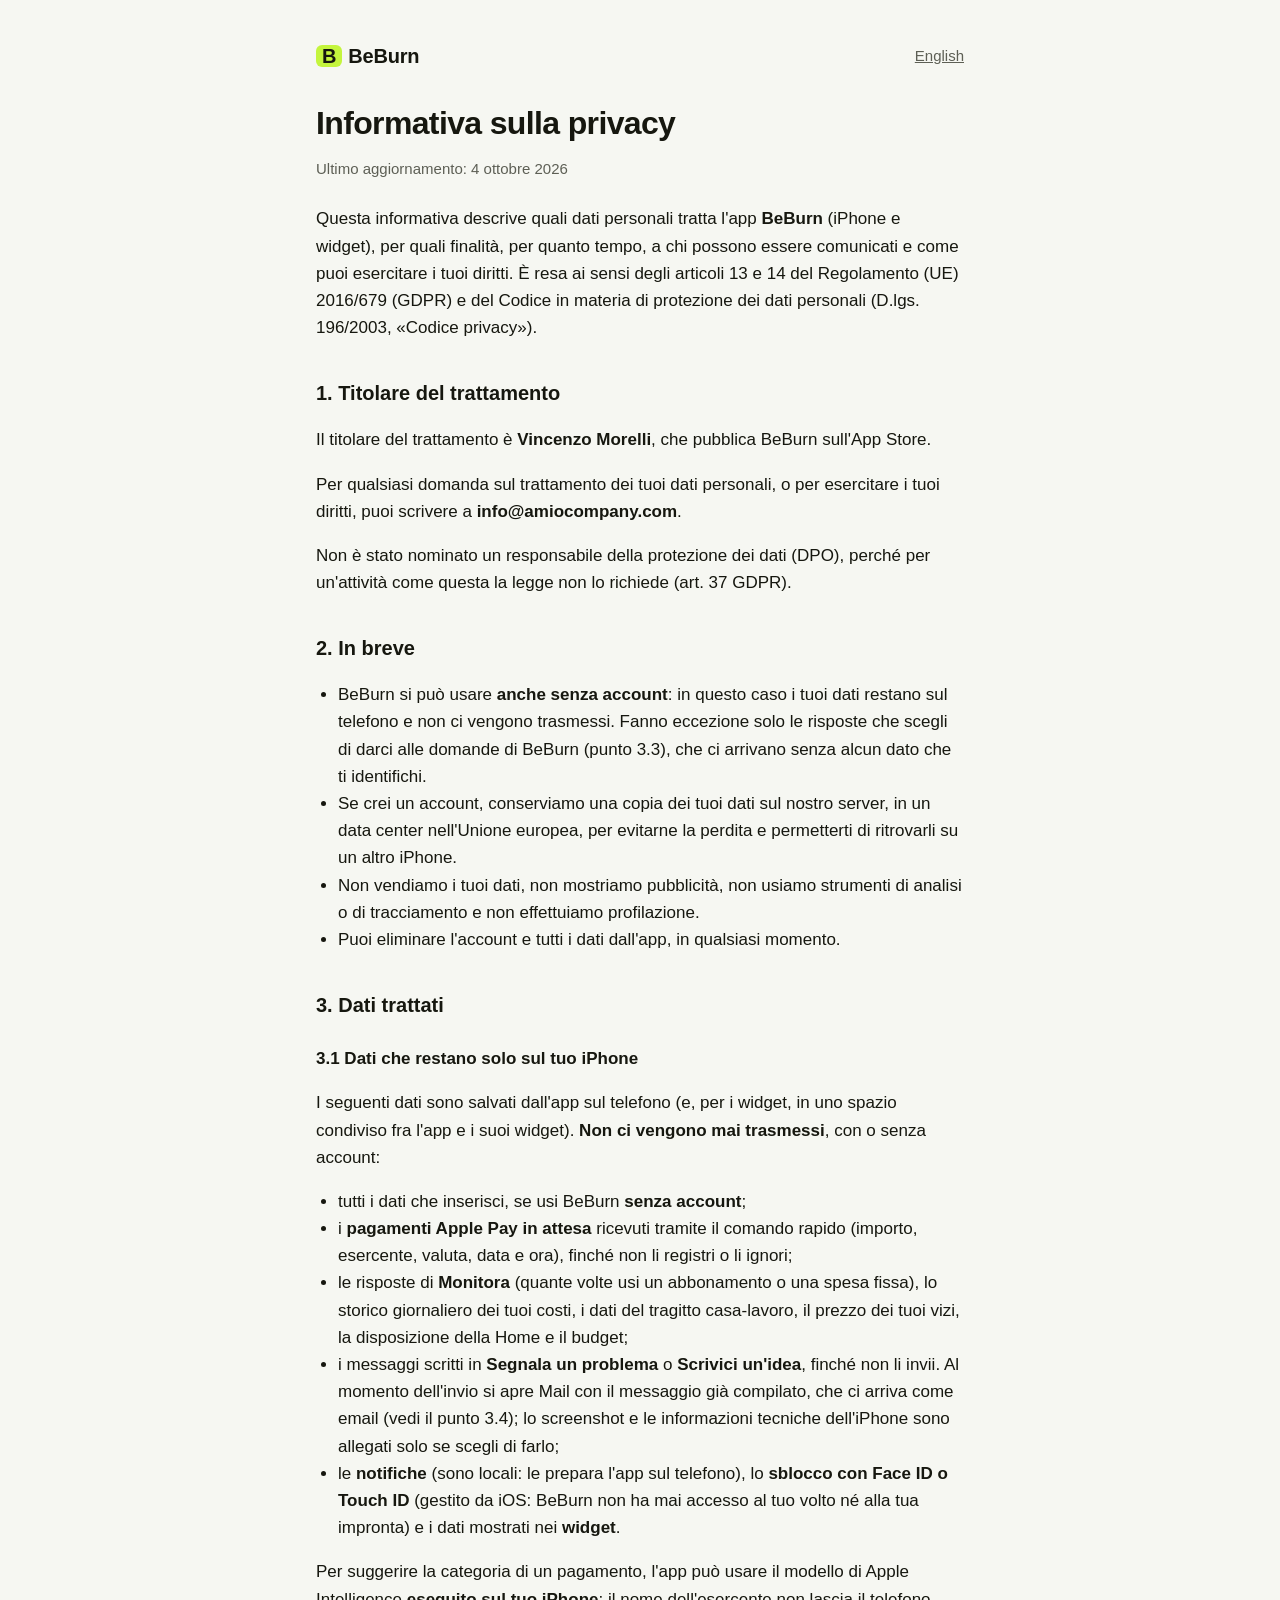
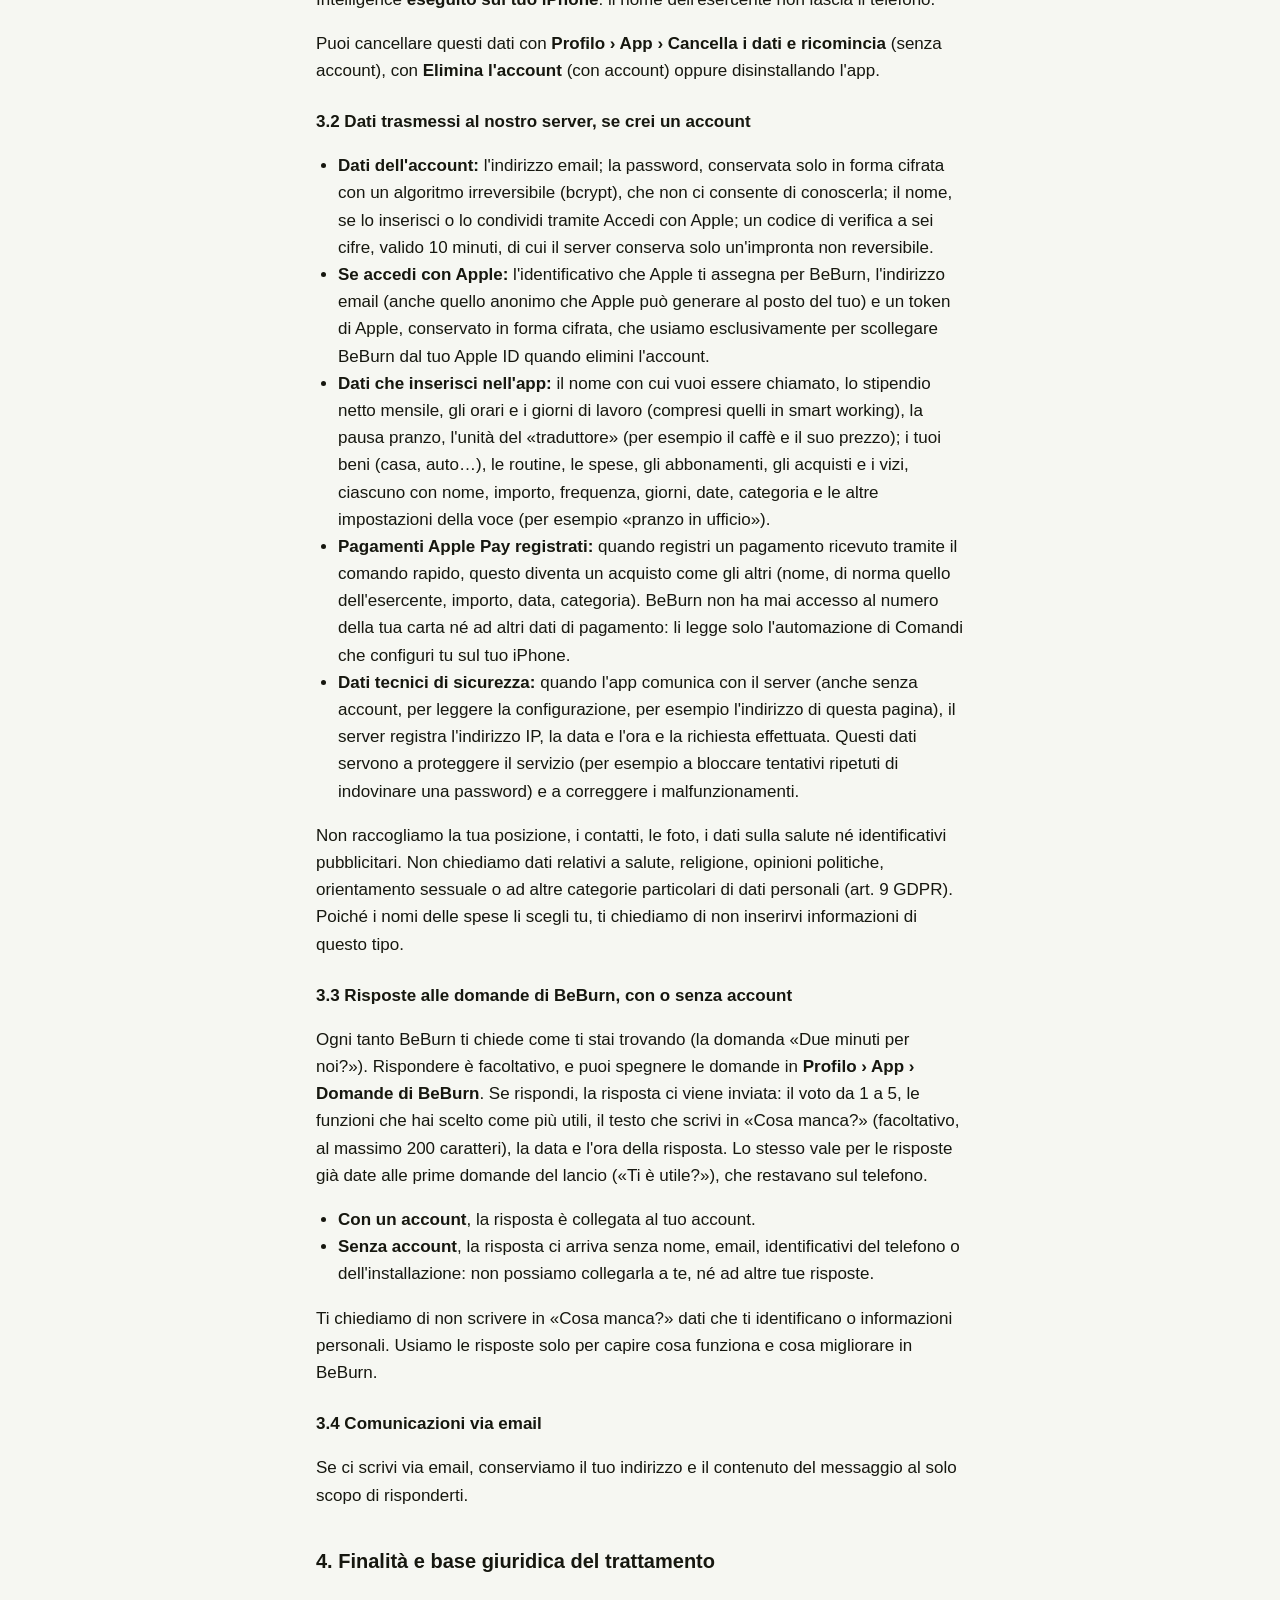
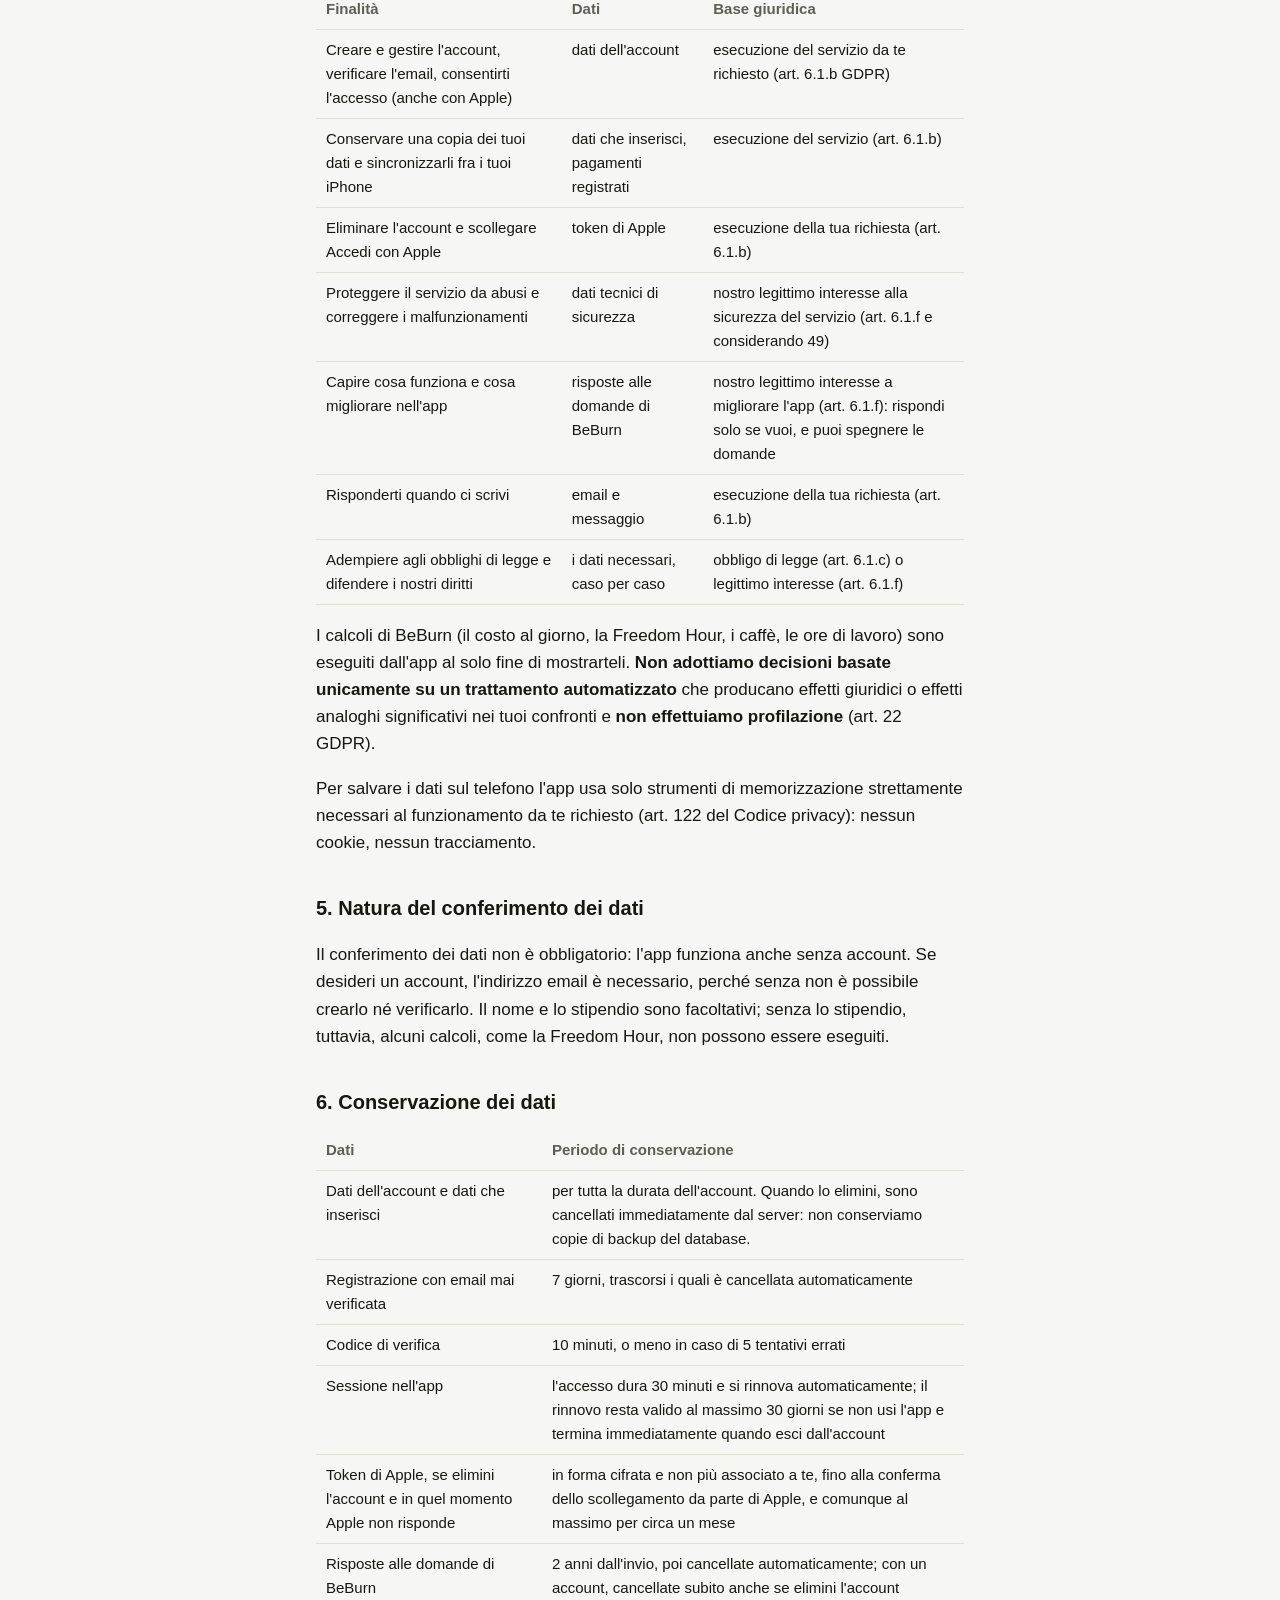
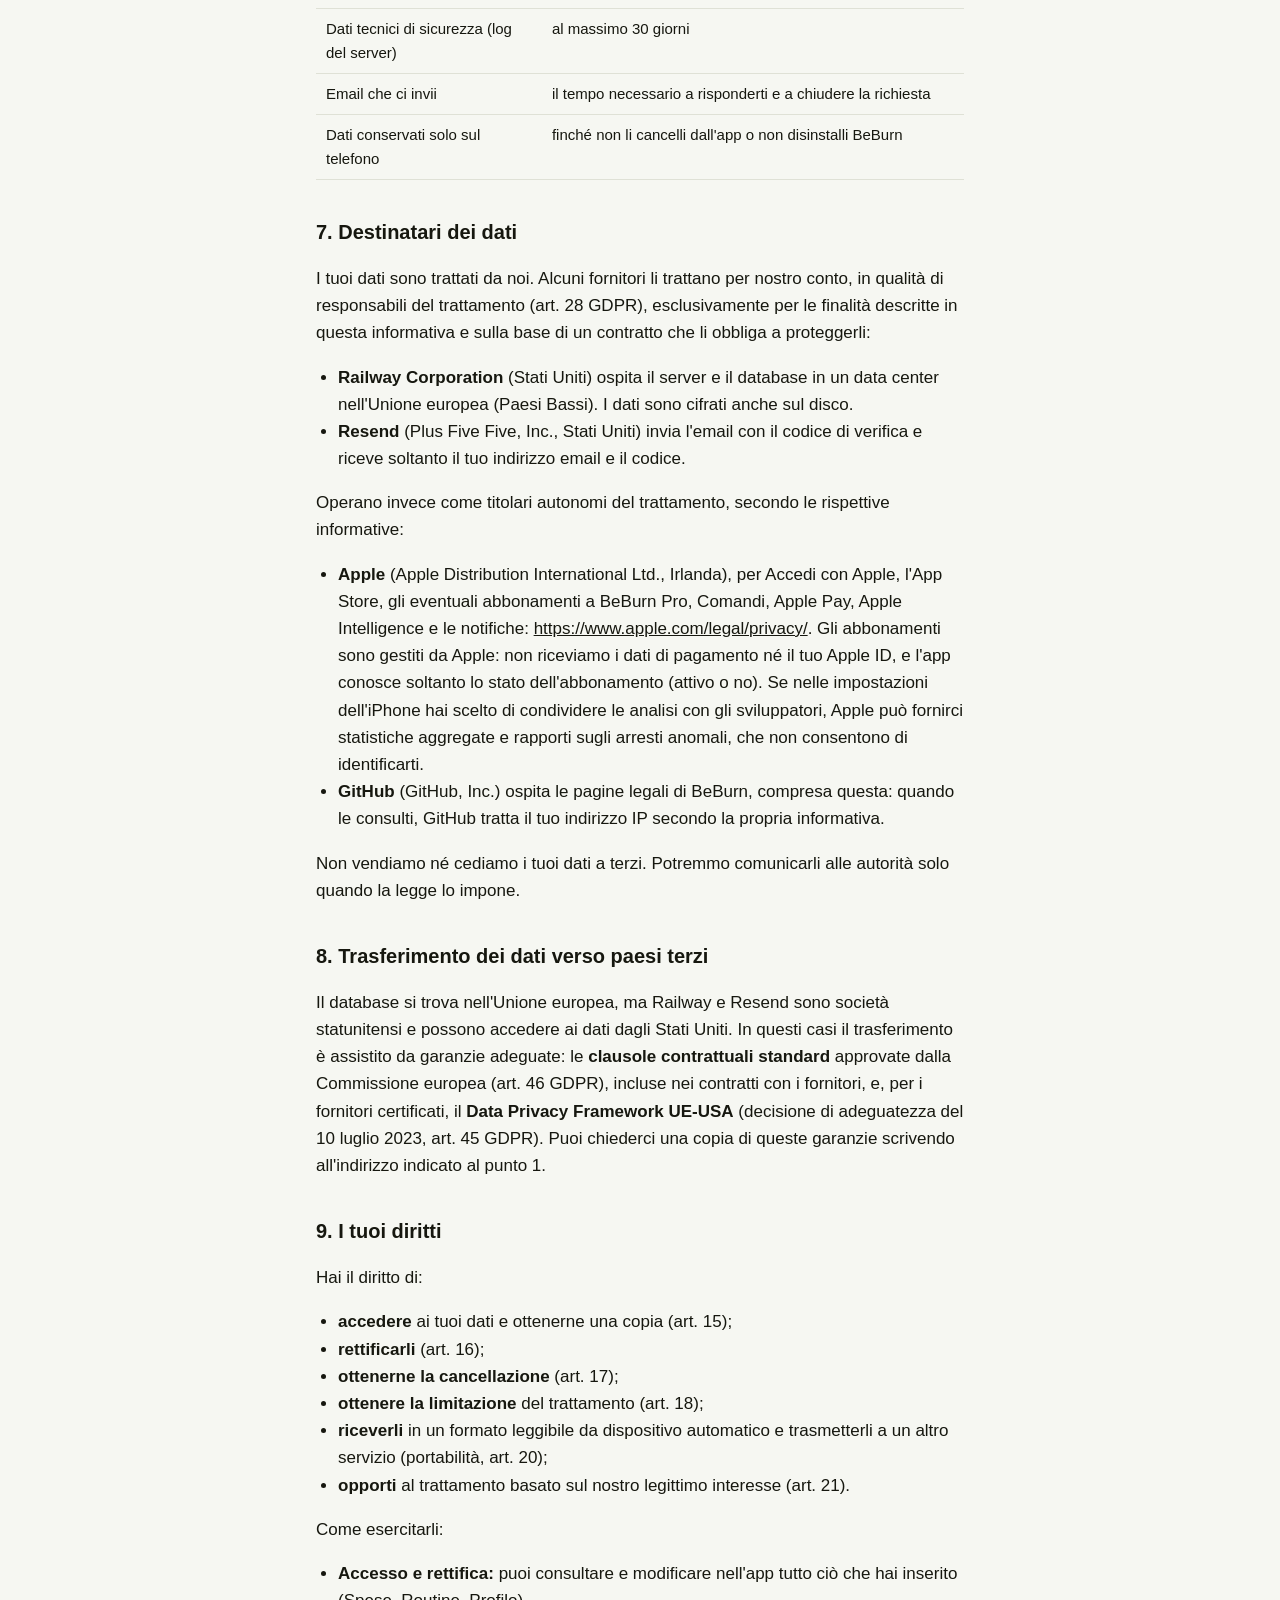
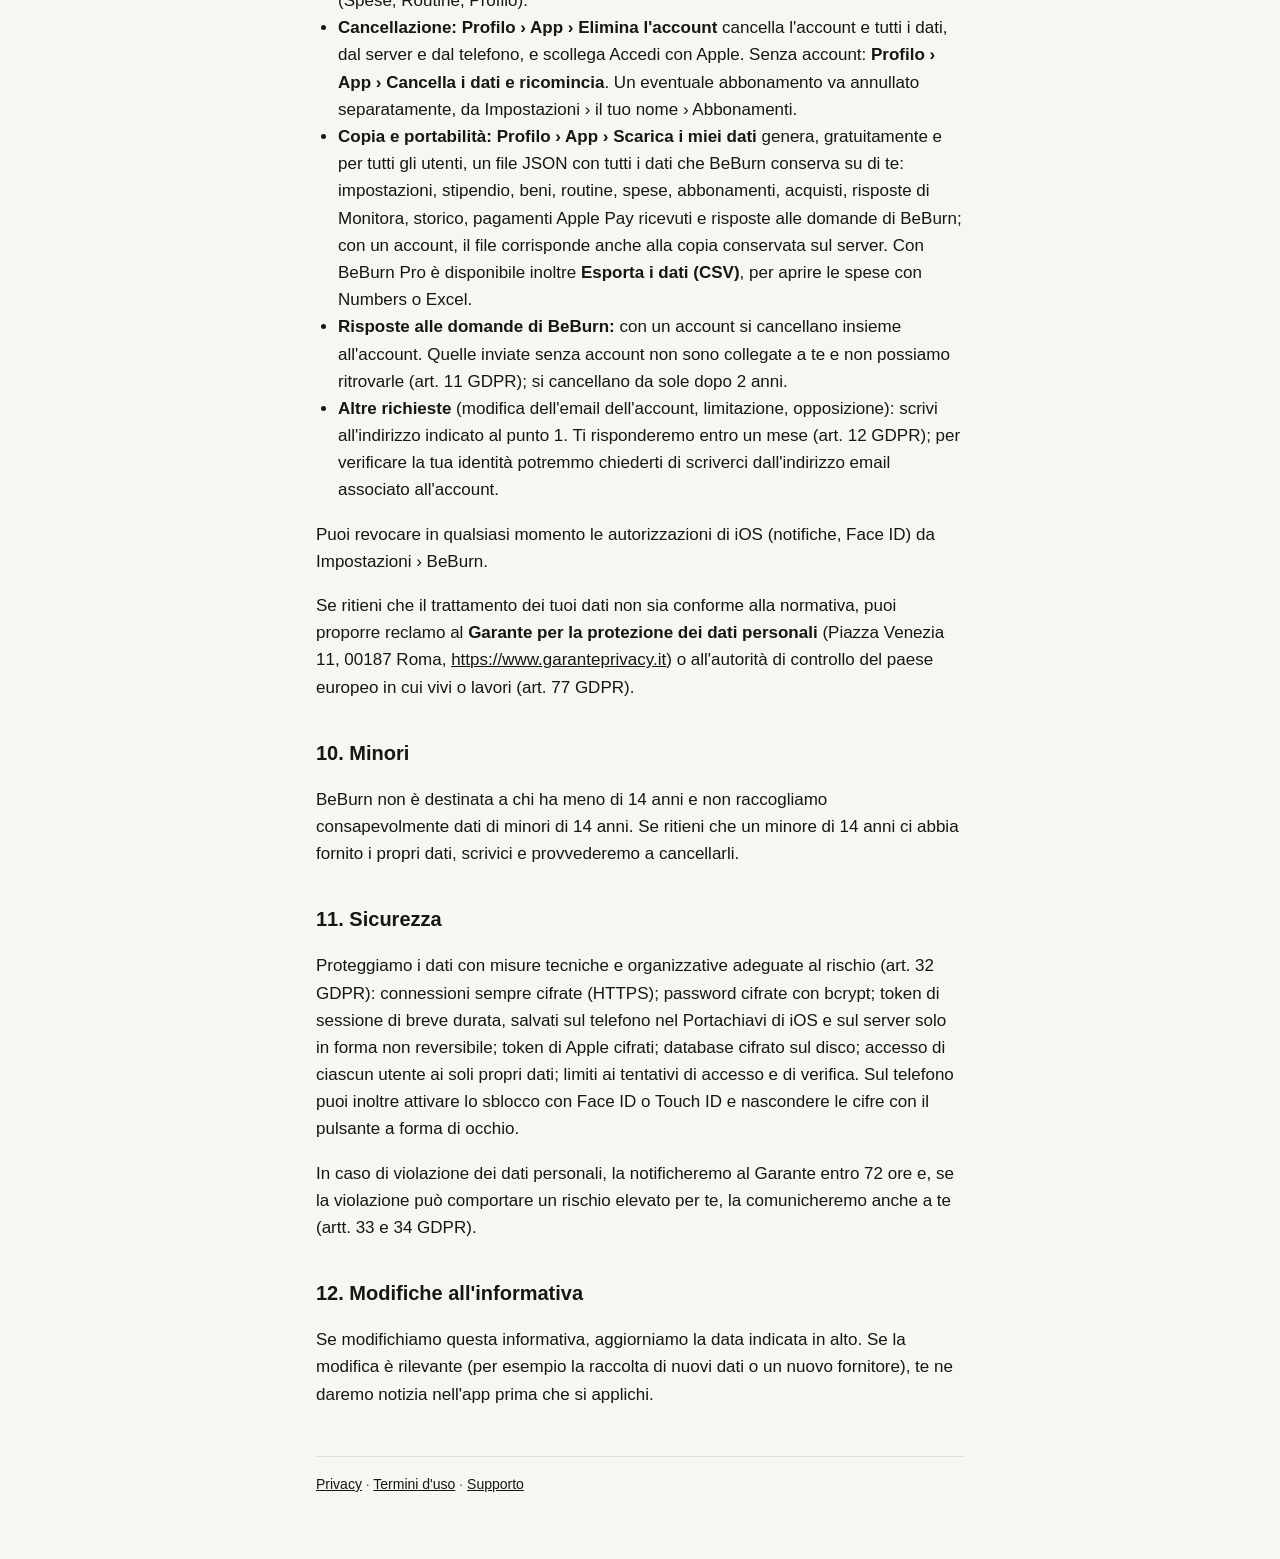
==== commit e3a8e6e3: "Privacy: le risposte alle domande di BeBurn arrivano a noi, anche senza account e senza identificati" ====
--- a/privacy/index.html
+++ b/privacy/index.html
@@ -22,7 +22,7 @@
 <p>Non è stato nominato un responsabile della protezione dei dati (DPO), perché per un'attività come questa la legge non lo richiede (art. 37 GDPR).</p>
 <h2>2. In breve</h2>
 <ul>
-<li>BeBurn si può usare <strong>anche senza account</strong>: in questo caso i tuoi dati restano sul telefono e non ci vengono trasmessi.</li>
+<li>BeBurn si può usare <strong>anche senza account</strong>: in questo caso i tuoi dati restano sul telefono e non ci vengono trasmessi. Fanno eccezione solo le risposte che scegli di darci alle domande di BeBurn (punto 3.3), che ci arrivano senza alcun dato che ti identifichi.</li>
 <li>Se crei un account, conserviamo una copia dei tuoi dati sul nostro server, in un data center nell'Unione europea, per evitarne la perdita e permetterti di ritrovarli su un altro iPhone.</li>
 <li>Non vendiamo i tuoi dati, non mostriamo pubblicità, non usiamo strumenti di analisi o di tracciamento e non effettuiamo profilazione.</li>
 <li>Puoi eliminare l'account e tutti i dati dall'app, in qualsiasi momento.</li>
@@ -34,7 +34,7 @@
 <li>tutti i dati che inserisci, se usi BeBurn <strong>senza account</strong>;</li>
 <li>i <strong>pagamenti Apple Pay in attesa</strong> ricevuti tramite il comando rapido (importo, esercente, valuta, data e ora), finché non li registri o li ignori;</li>
 <li>le risposte di <strong>Monitora</strong> (quante volte usi un abbonamento o una spesa fissa), lo storico giornaliero dei tuoi costi, i dati del tragitto casa-lavoro, il prezzo dei tuoi vizi, la disposizione della Home e il budget;</li>
-<li>le <strong>risposte alle domande del lancio</strong> («Ti è utile?», il voto dei 10 giorni) e i messaggi scritti in <strong>Segnala un problema</strong> o <strong>Scrivici un'idea</strong>, finché non li invii. Al momento dell'invio si apre Mail con il messaggio già compilato, che ci arriva come email (vedi il punto 3.3); lo screenshot e le informazioni tecniche dell'iPhone sono allegati solo se scegli di farlo;</li>
+<li>i messaggi scritti in <strong>Segnala un problema</strong> o <strong>Scrivici un'idea</strong>, finché non li invii. Al momento dell'invio si apre Mail con il messaggio già compilato, che ci arriva come email (vedi il punto 3.4); lo screenshot e le informazioni tecniche dell'iPhone sono allegati solo se scegli di farlo;</li>
 <li>le <strong>notifiche</strong> (sono locali: le prepara l'app sul telefono), lo <strong>sblocco con Face ID o Touch ID</strong> (gestito da iOS: BeBurn non ha mai accesso al tuo volto né alla tua impronta) e i dati mostrati nei <strong>widget</strong>.</li>
 </ul>
 <p>Per suggerire la categoria di un pagamento, l'app può usare il modello di Apple Intelligence <strong>eseguito sul tuo iPhone</strong>: il nome dell'esercente non lascia il telefono.</p>
@@ -48,7 +48,14 @@
 <li><strong>Dati tecnici di sicurezza:</strong> quando l'app comunica con il server (anche senza account, per leggere la configurazione, per esempio l'indirizzo di questa pagina), il server registra l'indirizzo IP, la data e l'ora e la richiesta effettuata. Questi dati servono a proteggere il servizio (per esempio a bloccare tentativi ripetuti di indovinare una password) e a correggere i malfunzionamenti.</li>
 </ul>
 <p>Non raccogliamo la tua posizione, i contatti, le foto, i dati sulla salute né identificativi pubblicitari. Non chiediamo dati relativi a salute, religione, opinioni politiche, orientamento sessuale o ad altre categorie particolari di dati personali (art. 9 GDPR). Poiché i nomi delle spese li scegli tu, ti chiediamo di non inserirvi informazioni di questo tipo.</p>
-<h3>3.3 Comunicazioni via email</h3>
+<h3>3.3 Risposte alle domande di BeBurn, con o senza account</h3>
+<p>Ogni tanto BeBurn ti chiede come ti stai trovando (la domanda «Due minuti per noi?»). Rispondere è facoltativo, e puoi spegnere le domande in <strong>Profilo › App › Domande di BeBurn</strong>. Se rispondi, la risposta ci viene inviata: il voto da 1 a 5, le funzioni che hai scelto come più utili, il testo che scrivi in «Cosa manca?» (facoltativo, al massimo 200 caratteri), la data e l'ora della risposta. Lo stesso vale per le risposte già date alle prime domande del lancio («Ti è utile?»), che restavano sul telefono.</p>
+<ul>
+<li><strong>Con un account</strong>, la risposta è collegata al tuo account.</li>
+<li><strong>Senza account</strong>, la risposta ci arriva senza nome, email, identificativi del telefono o dell'installazione: non possiamo collegarla a te, né ad altre tue risposte.</li>
+</ul>
+<p>Ti chiediamo di non scrivere in «Cosa manca?» dati che ti identificano o informazioni personali. Usiamo le risposte solo per capire cosa funziona e cosa migliorare in BeBurn.</p>
+<h3>3.4 Comunicazioni via email</h3>
 <p>Se ci scrivi via email, conserviamo il tuo indirizzo e il contenuto del messaggio al solo scopo di risponderti.</p>
 <h2>4. Finalità e base giuridica del trattamento</h2>
 <div class="table"><table>
@@ -58,6 +65,7 @@
 <tr><td>Conservare una copia dei tuoi dati e sincronizzarli fra i tuoi iPhone</td><td>dati che inserisci, pagamenti registrati</td><td>esecuzione del servizio (art. 6.1.b)</td></tr>
 <tr><td>Eliminare l'account e scollegare Accedi con Apple</td><td>token di Apple</td><td>esecuzione della tua richiesta (art. 6.1.b)</td></tr>
 <tr><td>Proteggere il servizio da abusi e correggere i malfunzionamenti</td><td>dati tecnici di sicurezza</td><td>nostro legittimo interesse alla sicurezza del servizio (art. 6.1.f e considerando 49)</td></tr>
+<tr><td>Capire cosa funziona e cosa migliorare nell'app</td><td>risposte alle domande di BeBurn</td><td>nostro legittimo interesse a migliorare l'app (art. 6.1.f): rispondi solo se vuoi, e puoi spegnere le domande</td></tr>
 <tr><td>Risponderti quando ci scrivi</td><td>email e messaggio</td><td>esecuzione della tua richiesta (art. 6.1.b)</td></tr>
 <tr><td>Adempiere agli obblighi di legge e difendere i nostri diritti</td><td>i dati necessari, caso per caso</td><td>obbligo di legge (art. 6.1.c) o legittimo interesse (art. 6.1.f)</td></tr>
 </tbody></table></div>
@@ -74,6 +82,7 @@
 <tr><td>Codice di verifica</td><td>10 minuti, o meno in caso di 5 tentativi errati</td></tr>
 <tr><td>Sessione nell'app</td><td>l'accesso dura 30 minuti e si rinnova automaticamente; il rinnovo resta valido al massimo 30 giorni se non usi l'app e termina immediatamente quando esci dall'account</td></tr>
 <tr><td>Token di Apple, se elimini l'account e in quel momento Apple non risponde</td><td>in forma cifrata e non più associato a te, fino alla conferma dello scollegamento da parte di Apple, e comunque al massimo per circa un mese</td></tr>
+<tr><td>Risposte alle domande di BeBurn</td><td>2 anni dall'invio, poi cancellate automaticamente; con un account, cancellate subito anche se elimini l'account</td></tr>
 <tr><td>Dati tecnici di sicurezza (log del server)</td><td>al massimo 30 giorni</td></tr>
 <tr><td>Email che ci invii</td><td>il tempo necessario a risponderti e a chiudere la richiesta</td></tr>
 <tr><td>Dati conservati solo sul telefono</td><td>finché non li cancelli dall'app o non disinstalli BeBurn</td></tr>
@@ -106,7 +115,8 @@
 <ul>
 <li><strong>Accesso e rettifica:</strong> puoi consultare e modificare nell'app tutto ciò che hai inserito (Spese, Routine, Profilo).</li>
 <li><strong>Cancellazione:</strong> <strong>Profilo › App › Elimina l'account</strong> cancella l'account e tutti i dati, dal server e dal telefono, e scollega Accedi con Apple. Senza account: <strong>Profilo › App › Cancella i dati e ricomincia</strong>. Un eventuale abbonamento va annullato separatamente, da Impostazioni › il tuo nome › Abbonamenti.</li>
-<li><strong>Copia e portabilità:</strong> <strong>Profilo › App › Scarica i miei dati</strong> genera, gratuitamente e per tutti gli utenti, un file JSON con tutti i dati che BeBurn conserva su di te: impostazioni, stipendio, beni, routine, spese, abbonamenti, acquisti, risposte di Monitora, storico e pagamenti Apple Pay ricevuti; con un account, il file corrisponde anche alla copia conservata sul server. Con BeBurn Pro è disponibile inoltre <strong>Esporta i dati (CSV)</strong>, per aprire le spese con Numbers o Excel.</li>
+<li><strong>Copia e portabilità:</strong> <strong>Profilo › App › Scarica i miei dati</strong> genera, gratuitamente e per tutti gli utenti, un file JSON con tutti i dati che BeBurn conserva su di te: impostazioni, stipendio, beni, routine, spese, abbonamenti, acquisti, risposte di Monitora, storico, pagamenti Apple Pay ricevuti e risposte alle domande di BeBurn; con un account, il file corrisponde anche alla copia conservata sul server. Con BeBurn Pro è disponibile inoltre <strong>Esporta i dati (CSV)</strong>, per aprire le spese con Numbers o Excel.</li>
+<li><strong>Risposte alle domande di BeBurn:</strong> con un account si cancellano insieme all'account. Quelle inviate senza account non sono collegate a te e non possiamo ritrovarle (art. 11 GDPR); si cancellano da sole dopo 2 anni.</li>
 <li><strong>Altre richieste</strong> (modifica dell'email dell'account, limitazione, opposizione): scrivi all'indirizzo indicato al punto 1. Ti risponderemo entro un mese (art. 12 GDPR); per verificare la tua identità potremmo chiederti di scriverci dall'indirizzo email associato all'account.</li>
 </ul>
 <p>Puoi revocare in qualsiasi momento le autorizzazioni di iOS (notifiche, Face ID) da Impostazioni › BeBurn.</p>
